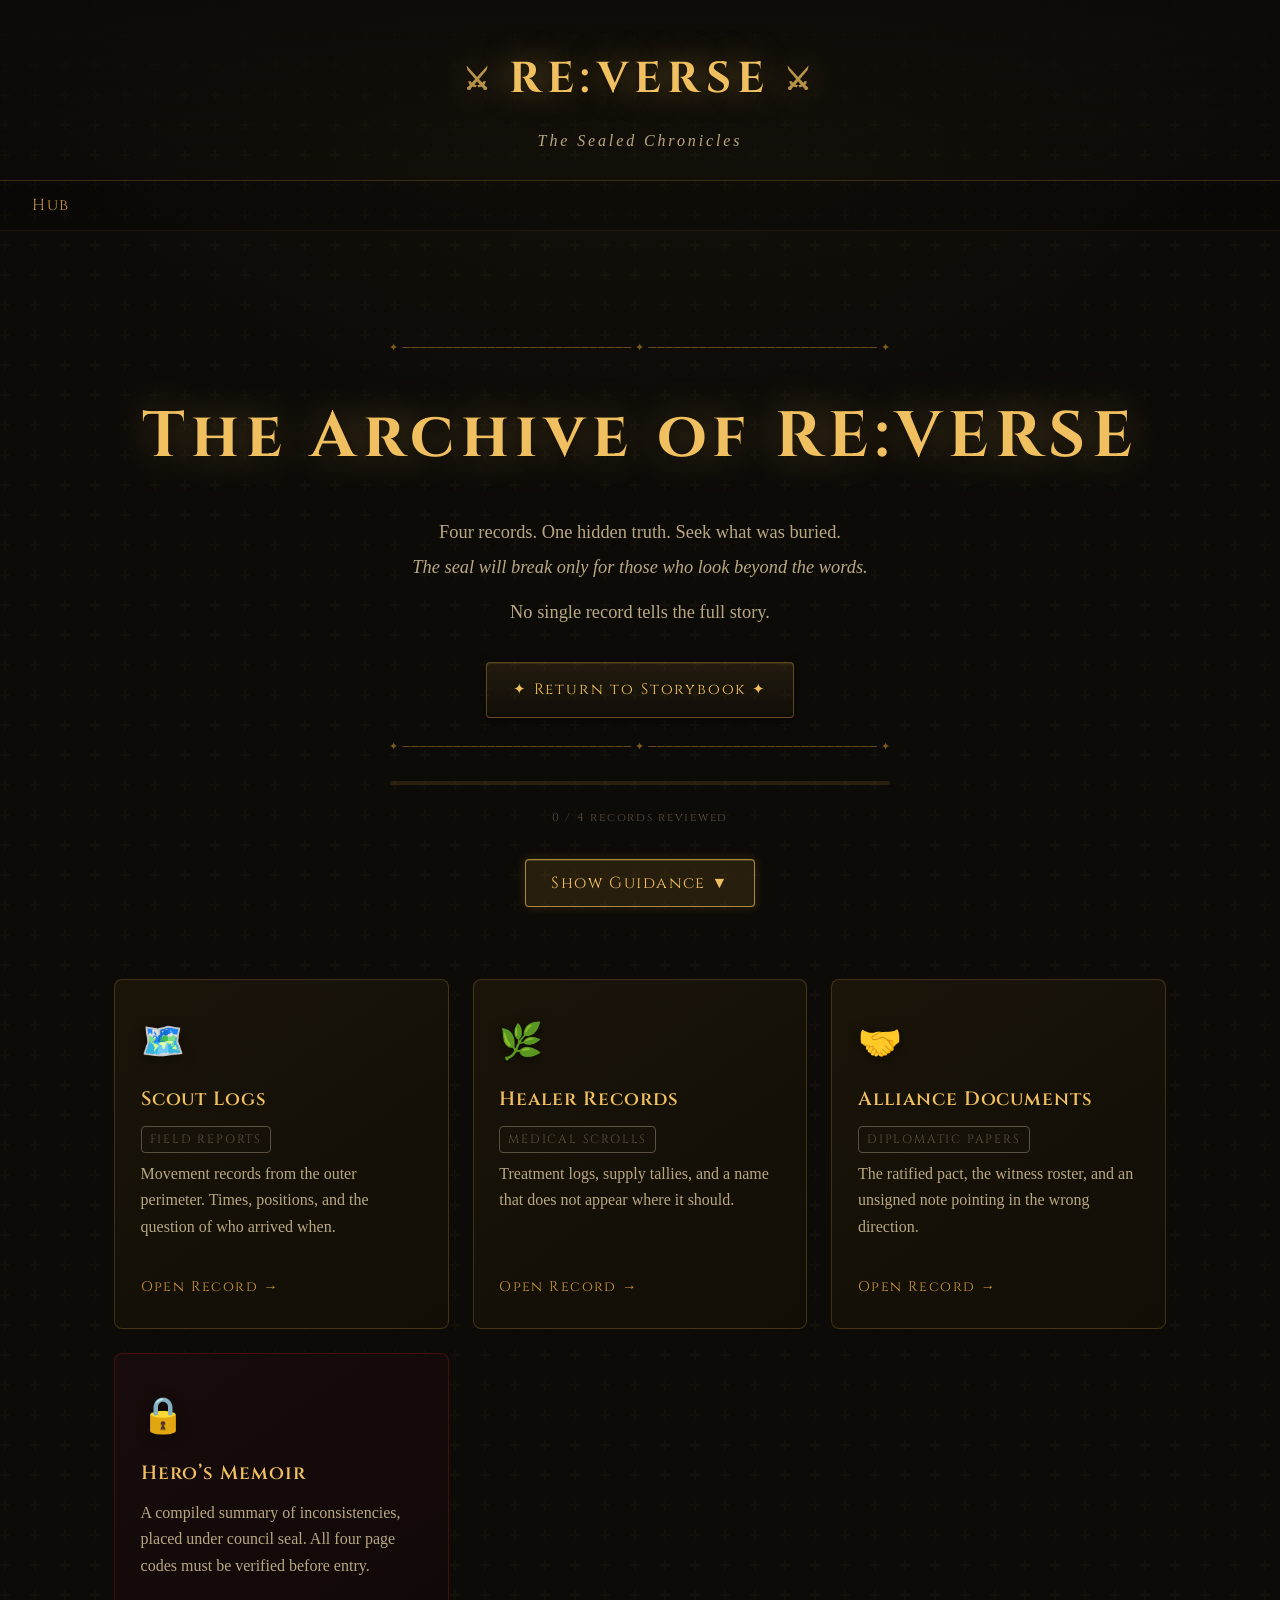
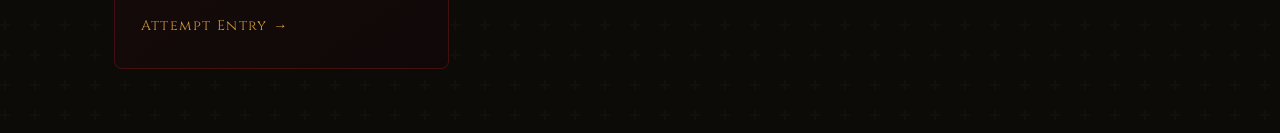
==== chapter5-main/Archive/index.html @ 955dfc96 "Initial project upload" ====
<!DOCTYPE html>
<html lang="en">
<head>
  <meta charset="UTF-8" />
  <meta name="viewport" content="width=device-width, initial-scale=1.0" />
  <meta name="description" content="RE:VERSE" />
  <title>The Archive Hub — RE:VERSE</title>
  <link rel="preconnect" href="https://fonts.googleapis.com" />
  <link rel="preconnect" href="https://fonts.gstatic.com" crossorigin />
  <link href="https://fonts.googleapis.com/css2?family=Cinzel:wght@400;600;700&family=IM+Fell+English:ital@0;1&family=Uncial+Antiqua&display=swap" rel="stylesheet" />
  <link rel="stylesheet" href="style.css" />
</head>
<body>

  <!-- Ambient particles -->
  <div class="particles" aria-hidden="true">
    <span></span><span></span><span></span><span></span><span></span>
    <span></span><span></span><span></span><span></span><span></span>
  </div>

  <!-- Top banner -->
  <header class="site-header">
    <div class="header-inner">
      <a href="index.html" class="site-logo" aria-label="Return to the Archive Hub">
        <span class="logo-rune">⚔</span>
        <span class="logo-text">RE:VERSE</span>
        <span class="logo-rune">⚔</span>
      </a>
      <p class="header-tagline">The Sealed Chronicles</p>
    </div>
  </header>

  <!-- Breadcrumb nav -->
  <nav class="breadcrumb" aria-label="Archive Navigation">
    <a href="index.html" id="nav-hub">Hub</a>
  </nav>

  <!-- Page content -->
  <main class="main-content">

    <section class="hub-hero">
      <div class="scroll-ornament top" aria-hidden="true">
        ✦ ─────────────────────────── ✦ ─────────────────────────── ✦
      </div>
      <h1 class="hub-title">The Archive of RE:VERSE</h1>
      <p class="hub-subtitle">
        Four records. One hidden truth. Seek what was buried.<br />
        <em>The seal will break only for those who look beyond the words.</em>
      </p>
      <p class="hub-subtitle" style="margin-top:0.6rem;">
        No single record tells the full story.
      </p>
      <div style="margin-top: 2rem; margin-bottom: 0.5rem;">
        <a href="../Storybook/storybook.html" class="btn-action-primary">✦ Return to Storybook ✦</a>
      </div>
      <div class="scroll-ornament bottom" aria-hidden="true">
        ✦ ─────────────────────────── ✦ ─────────────────────────── ✦
      </div>

      <!-- Progress bar -->
      <div class="hub-progress">
        <div class="progress-track"><div id="progress-fill"></div></div>
        <span id="progress-label">0 / 5 records reviewed</span>
      </div>

      <!-- Hint toggle -->
      <div class="hint-bar">
        <button id="hint-toggle-btn" aria-expanded="false">Show Guidance ▼</button>
        <div id="hint-panel" role="region" aria-label="Archive guidance">
          <strong>How to investigate:</strong>
          <ul>
            <li>Read all four open archive records carefully.</li>
            <li>Look for anything that doesn't quite line up — times, locations, names.</li>
            <li>Each open record has its own code box at the bottom. Hero’s Memoir opens only after all four codes are entered correctly on their respective pages.</li>
            <li>Cross-reference entries across multiple pages before drawing conclusions.</li>
            <li>No single record is sufficient on its own.</li>
          </ul>
        </div>
      </div>
    </section>

    <section class="hub-grid" aria-label="Archive Documents">

      <a href="ScoutLogs/scout-logs.html" class="archive-card" id="card-scout">
        <div class="card-icon" aria-hidden="true">🗺️</div>
        <div class="card-label">Scout Logs</div>
        <div class="card-tag">Field Reports</div>
        <p class="card-desc">Movement records from the outer perimeter. Times, positions, and the question of who arrived when.</p>
        <span class="card-cta">Open Record →</span>
      </a>

      <a href="HealerRecords/healer-records.html" class="archive-card" id="card-healer">
        <div class="card-icon" aria-hidden="true">🌿</div>
        <div class="card-label">Healer Records</div>
        <div class="card-tag">Medical Scrolls</div>
        <p class="card-desc">Treatment logs, supply tallies, and a name that does not appear where it should.</p>
        <span class="card-cta">Open Record →</span>
      </a>

      <a href="AllianceDocs/alliance-docs.html" class="archive-card" id="card-alliance">
        <div class="card-icon" aria-hidden="true">🤝</div>
        <div class="card-label">Alliance Documents</div>
        <div class="card-tag">Diplomatic Papers</div>
        <p class="card-desc">The ratified pact, the witness roster, and an unsigned note pointing in the wrong direction.</p>
        <span class="card-cta">Open Record →</span>
      </a>

     
      <a href="HerosMemoir/HerosMemoir.html" class="archive-card locked-card" id="card-hidden">
        <div class="card-icon" aria-hidden="true">🔒</div>
        <div class="card-label">Hero’s Memoir</div>
        <p class="card-desc">A compiled summary of inconsistencies, placed under council seal. All four page codes must be verified before entry.</p>
        <span class="card-cta">Attempt Entry →</span>
      </a>

    </section>

  </main>

  <script src="script.js"></script>
</body>
</html>
---- chapter5-main/Archive/style.css ----
/* RE:VERSE — root style entry-point
   All static HTML pages reference this file directly.
   The full stylesheet lives in static/style.css — imported below.
   If running as a static site (file:// or any web server), both paths resolve correctly. */

/* ─────────────────────────────────────────────
   RE:VERSE — Medieval Archive Stylesheet
   ───────────────────────────────────────────── */

/* ── Google Fonts ── */
@import url('https://fonts.googleapis.com/css2?family=Cinzel:wght@400;600;700&family=IM+Fell+English:ital@0;1&family=Uncial+Antiqua&display=swap');

/* ── Custom properties ── */
:root {
  --bg-deep:       #0d0b08;
  --bg-card:       #16120c;
  --bg-scroll:     #1c1710;
  --parchment:     #e8d9b5;
  --parchment-dim: #b8a882;
  --ink-dark:      #2a1f0f;
  --gold:          #c9963b;
  --gold-bright:   #f0c060;
  --gold-dim:      #7a5c1e;
  --crimson:       #8b1a1a;
  --crimson-light: #c0392b;
  --amber:         #d4813a;
  --smoke:         #5a5040;
  --sealed-red:    #c0392b;
  --clue-amber:    #b8820a;

  --font-title:  'Cinzel', 'Times New Roman', serif;
  --font-body:   'IM Fell English', Georgia, serif;
  --font-rune:   'Uncial Antiqua', serif;

  --radius-sm:   4px;
  --radius-md:   8px;
  --radius-lg:   16px;

  --transition:  0.3s ease;
  --glow-gold:   0 0 18px rgba(201, 150, 59, 0.45);
  --glow-red:    0 0 18px rgba(192, 57, 43, 0.55);
}

/* ── Reset & Base ── */
*, *::before, *::after { box-sizing: border-box; margin: 0; padding: 0; }
html { scroll-behavior: smooth; }

body {
  min-height: 100vh;
  background-color: var(--bg-deep);
  background-image:
    radial-gradient(ellipse 80% 50% at 50% -10%, rgba(201,150,59,0.08) 0%, transparent 70%),
    url("data:image/svg+xml,%3Csvg width='60' height='60' viewBox='0 0 60 60' xmlns='http://www.w3.org/2000/svg'%3E%3Cg fill='none' fill-rule='evenodd'%3E%3Cg fill='%23c9963b' fill-opacity='0.03'%3E%3Cpath d='M36 34v-4h-2v4h-4v2h4v4h2v-4h4v-2h-4zm0-30V0h-2v4h-4v2h4v4h2V6h4V4h-4zM6 34v-4H4v4H0v2h4v4h2v-4h4v-2H6zM6 4V0H4v4H0v2h4v4h2V6h4V4H6z'/%3E%3C/g%3E%3C/g%3E%3C/svg%3E");
  color: var(--parchment);
  font-family: var(--font-body);
  font-size: clamp(20px, 0.35vw + 18px, 24px);
  line-height: 1.85;
  position: relative;
  overflow-x: hidden;
  opacity: 0;
  transition: opacity 0.4s ease;
}
body.page-ready  { opacity: 1; }
body.page-leaving { opacity: 0; transition: opacity 0.25s ease; }

/* ── Global Heading Scale ── */
h1 { font-size: clamp(2.2rem, 2.1vw, 2.7rem); letter-spacing: 0.08em; }
h2 { font-size: clamp(1.6rem, 1.5vw, 2rem); letter-spacing: 0.06em; }
h3 { font-size: clamp(1.35rem, 1.15vw, 1.7rem); letter-spacing: 0.04em; }

/* ── Paragraph spacing ── */
p { margin-bottom: 16px; }
p:last-child { margin-bottom: 0; }

/* ── Ambient floating particles ── */
.particles { position: fixed; inset: 0; pointer-events: none; z-index: 0; overflow: hidden; }
.particles span {
  position: absolute; display: block;
  width: 3px; height: 3px;
  background: var(--gold);
  border-radius: 50%; opacity: 0;
  animation: floatParticle linear infinite;
}
.particles span:nth-child(1)  { left: 10%; animation-duration: 18s; animation-delay: 0s;  width:2px; height:2px; }
.particles span:nth-child(2)  { left: 25%; animation-duration: 22s; animation-delay: 3s; }
.particles span:nth-child(3)  { left: 40%; animation-duration: 15s; animation-delay: 1s;  width:4px; height:4px; background:var(--amber); }
.particles span:nth-child(4)  { left: 55%; animation-duration: 20s; animation-delay: 6s; }
.particles span:nth-child(5)  { left: 70%; animation-duration: 17s; animation-delay: 2s;  width:2px; height:2px; background:var(--crimson); }
.particles span:nth-child(6)  { left: 80%; animation-duration: 24s; animation-delay: 4s; }
.particles span:nth-child(7)  { left: 15%; animation-duration: 19s; animation-delay: 8s;  width:5px; height:5px; background:var(--gold-bright); }
.particles span:nth-child(8)  { left: 60%; animation-duration: 14s; animation-delay: 5s;  width:2px; height:2px; }
.particles span:nth-child(9)  { left: 88%; animation-duration: 21s; animation-delay: 7s; }
.particles span:nth-child(10) { left: 35%; animation-duration: 16s; animation-delay: 9s;  width:3px; height:3px; background:var(--amber); }

@keyframes floatParticle {
  0%   { transform: translateY(100vh) scale(0); opacity: 0; }
  10%  { opacity: 0.6; }
  90%  { opacity: 0.3; }
  100% { transform: translateY(-10vh) scale(1.5); opacity: 0; }
}

/* ── Site Header ── */
.site-header {
  position: relative; z-index: 10; text-align: center;
  padding: 2.5rem 1rem 1.5rem;
  border-bottom: 1px solid rgba(201,150,59,0.25);
  background: linear-gradient(180deg, rgba(13,11,8,0.9) 0%, transparent 100%);
}
.site-logo {
  display: inline-flex; align-items: center; gap: 0.8rem;
  text-decoration: none; color: var(--gold-bright);
  font-family: var(--font-title); font-size: 2.7rem; font-weight: 700;
  letter-spacing: 0.15em;
  text-shadow: 0 0 30px rgba(240,192,96,0.5), 0 2px 8px rgba(0,0,0,0.8);
  transition: text-shadow var(--transition), color var(--transition);
}
.site-logo:hover { color:#fff; text-shadow: var(--glow-gold), 0 2px 12px rgba(0,0,0,0.9); }
.logo-rune { font-family:var(--font-rune); font-size:1.9rem; opacity:0.75; animation:runeFlicker 4s ease-in-out infinite alternate; }
@keyframes runeFlicker { 0%,100%{opacity:0.6;transform:scale(1);} 50%{opacity:1;transform:scale(1.05);} }
.header-tagline { font-family:var(--font-body); font-style:italic; color:var(--parchment-dim); font-size:1rem; letter-spacing:0.18em; margin-top:0.4rem; }

/* ── Breadcrumb ── */
.breadcrumb {
  position: relative; z-index: 10; padding: 0.6rem 2rem;
  font-family: var(--font-title); font-size: 1rem; letter-spacing: 0.1em;
  color: var(--parchment-dim); border-bottom: 1px solid rgba(201,150,59,0.1);
  background: rgba(0,0,0,0.2);
}
.breadcrumb a { color: var(--gold); text-decoration: none; transition: color var(--transition); }
.breadcrumb a:hover { color: var(--gold-bright); }
.breadcrumb span { color: var(--parchment); }

/* ── Main Content ── */
.main-content { position: relative; z-index: 5; max-width: 1100px; margin: 0 auto; padding: 2.5rem 1.5rem 4rem; }
.container { max-width: 900px; margin: 0 auto; padding: 30px; }

/* ── Hub Hero ── */
.hub-hero { text-align: center; padding: 3rem 1rem 2rem; }
.hub-title {
  font-family: var(--font-title); font-size: clamp(2.4rem, 5.5vw, 4rem); font-weight: 700;
  color: var(--gold-bright); letter-spacing: 0.1em;
  text-shadow: 0 0 40px rgba(240,192,96,0.4), 0 4px 16px rgba(0,0,0,0.8);
  animation: titleGlow 3s ease-in-out infinite alternate;
}
@keyframes titleGlow {
  from { text-shadow: 0 0 20px rgba(240,192,96,0.3), 0 4px 16px rgba(0,0,0,0.8); }
  to   { text-shadow: 0 0 50px rgba(240,192,96,0.6), 0 4px 16px rgba(0,0,0,0.8); }
}
.hub-subtitle { margin: 1.2rem auto 0; max-width: 600px; color: var(--parchment-dim); font-family: var(--font-body); font-size: 1.15rem; line-height: 1.9; }

.scroll-ornament { font-family:var(--font-title); color:var(--gold-dim); font-size:0.7rem; letter-spacing:0.05em; margin:1.2rem 0; overflow:hidden; text-overflow:ellipsis; white-space:nowrap; }

/* ── Hub image row ── */
.hub-image-row { display: grid; grid-template-columns: 1fr 1fr; gap: 1.5rem; margin: 1.5rem 0 0; }
.hub-image-row .image-placeholder { margin: 0; }

/* ── Hub Grid ── */
.hub-grid { display: grid; grid-template-columns: repeat(auto-fill, minmax(290px, 1fr)); gap: 1.5rem; margin-top: 2.5rem; }

.archive-card {
  display: flex; flex-direction: column; gap: 0.5rem;
  padding: 1.8rem 1.6rem;
  background: linear-gradient(145deg, #1a1409, #120e06);
  border: 1px solid rgba(201,150,59,0.25); border-radius: var(--radius-md);
  text-decoration: none; color: var(--parchment);
  position: relative; overflow: hidden;
  transition: transform var(--transition), border-color var(--transition), box-shadow var(--transition);
}
.archive-card::before {
  content:''; position:absolute; inset:0;
  background: radial-gradient(ellipse at top left, rgba(201,150,59,0.06), transparent 60%);
  pointer-events:none; transition:opacity var(--transition); opacity:0;
}
.archive-card:hover { transform:translateY(-4px) scale(1.01); border-color:var(--gold); box-shadow: var(--glow-gold), 0 8px 32px rgba(0,0,0,0.7); }
.archive-card:hover::before { opacity:1; }
.card-icon { font-size:2.2rem; filter:drop-shadow(0 2px 6px rgba(0,0,0,0.5)); transition:transform var(--transition); }
.archive-card:hover .card-icon { transform:scale(1.15) rotate(-3deg); }
.card-label { font-family:var(--font-title); font-size:1.2rem; font-weight:600; color:var(--gold-bright); letter-spacing:0.05em; }
.card-tag { font-family:var(--font-title); font-size:0.75rem; letter-spacing:0.15em; color:var(--smoke); text-transform:uppercase; border:1px solid var(--smoke); display:inline-block; padding:0.1rem 0.5rem; border-radius:var(--radius-sm); width:fit-content; }
.card-tag.sealed { color:var(--sealed-red); border-color:var(--sealed-red); animation:pulseSeal 2s ease-in-out infinite; }
@keyframes pulseSeal { 0%,100%{opacity:1;} 50%{opacity:0.5;} }
.card-desc { font-size:1rem; color:var(--parchment-dim); line-height:1.65; flex:1; }
.card-cta { margin-top:0.6rem; font-family:var(--font-title); font-size:0.88rem; color:var(--gold); letter-spacing:0.1em; transition:color var(--transition), letter-spacing var(--transition); }
.archive-card:hover .card-cta { color:var(--gold-bright); letter-spacing:0.2em; }

.locked-card { border-color: rgba(139,26,26,0.4); background: linear-gradient(145deg, #180c0c, #100808); }
.locked-card:hover { border-color:var(--crimson-light); box-shadow: var(--glow-red), 0 8px 32px rgba(0,0,0,0.7); }

/* Visited card indicator */
.archive-card.card-visited::after {
  content:'✓ Reviewed'; position:absolute; top:0.6rem; right:0.8rem;
  font-family:var(--font-title); font-size:0.62rem; letter-spacing:0.12em;
  color:var(--gold-dim); opacity:0.7;
}

.hub-footer-note { text-align:center; margin-top:2.5rem; padding:1.2rem; border-top:1px solid rgba(201,150,59,0.15); color:var(--parchment-dim); font-style:italic; font-size:0.95rem; }
.hub-footer-note a { color:var(--gold); text-decoration:underline dotted; transition:color var(--transition); }
.hub-footer-note a:hover { color:var(--gold-bright); }

/* ── Progress Bar ── */
.hub-progress { margin: 1.5rem auto 0; max-width: 500px; text-align: center; }
.progress-track { height: 4px; background: rgba(201,150,59,0.15); border-radius: 2px; overflow: hidden; margin-bottom: 0.5rem; }
#progress-fill { height:100%; background:linear-gradient(90deg, var(--gold-dim), var(--gold-bright)); border-radius:2px; width:0%; transition:width 0.8s ease; }
#progress-label { font-family:var(--font-title); font-size:0.72rem; letter-spacing:0.15em; color:var(--smoke); }

/* ── Hint Toggle ── */
.hint-bar { text-align: center; margin: 1.5rem 0 0; }
#hint-toggle-btn { background:rgba(201,150,59,0.14); border:1px solid rgba(240,192,96,0.65); border-radius:var(--radius-sm); color:var(--gold-bright); font-family:var(--font-title); font-size:1rem; letter-spacing:0.1em; padding:0.75rem 1.55rem; cursor:pointer; transition:all var(--transition); box-shadow:0 0 12px rgba(201,150,59,0.2), inset 0 1px 0 rgba(240,192,96,0.2); }
#hint-toggle-btn:hover { color:#fff; border-color:var(--gold-bright); box-shadow:var(--glow-gold); }
#hint-panel { display:none; max-width:700px; margin:1rem auto 0; padding:1.35rem 1.8rem; background:rgba(201,150,59,0.1); border:1px solid rgba(240,192,96,0.45); border-radius:var(--radius-md); font-style:italic; color:var(--parchment); font-size:1.03rem; line-height:1.85; text-align:left; }
#hint-panel.hint-visible { display:block; animation:pageReveal 0.4s ease; }
#hint-panel ul { list-style:disc; padding-left:1.4rem; margin-top:0.6rem; }
#hint-panel li { margin-bottom:0.4rem; color:var(--parchment); }

/* ── Scroll Pages ── */
.scroll-page {
  max-width: 900px; margin: 0 auto;
  background: linear-gradient(180deg, #1a1508 0%, #110e07 100%);
  border: 1px solid rgba(201,150,59,0.2); border-radius: var(--radius-lg);
  box-shadow: 0 0 60px rgba(0,0,0,0.6), inset 0 1px 0 rgba(201,150,59,0.15);
  overflow: hidden; animation: pageReveal 0.6s ease-out;
}
@keyframes pageReveal { from{opacity:0;transform:translateY(16px);} to{opacity:1;transform:translateY(0);} }

.scroll-header { text-align:center; padding:2.5rem 2rem 1.5rem; border-bottom:1px solid rgba(201,150,59,0.2); background:linear-gradient(180deg, rgba(201,150,59,0.05) 0%, transparent 100%); }
.scroll-icon { font-size:2.8rem; display:block; margin-bottom:0.6rem; filter:drop-shadow(0 4px 10px rgba(0,0,0,0.5)); }
.scroll-icon.pulse-red { animation:redPulse 2s ease-in-out infinite alternate; }
@keyframes redPulse { from{filter:drop-shadow(0 0 8px rgba(192,57,43,0.4));} to{filter:drop-shadow(0 0 24px rgba(192,57,43,0.8));} }
.scroll-header h1 { font-family:var(--font-title); font-size:clamp(1.9rem, 4.5vw, 2.8rem); font-weight:700; color:var(--gold-bright); letter-spacing:0.08em; text-shadow:0 2px 12px rgba(0,0,0,0.6); }
.scroll-meta { font-family:var(--font-title); font-size: 1.3rem; color:var(--smoke); letter-spacing:0.2em; margin-top:0.2rem; }

.scroll-body { padding:2.5rem 3rem; display:flex; flex-direction:column; gap:2.2rem; }

/* ── Entries ── */
.entry { border-left:2px solid rgba(201,150,59,0.3); padding-left:1.4rem; position:relative; }
.entry::before { content:''; position:absolute; left:-5px; top:0.4rem; width:8px; height:8px; border-radius:50%; background:var(--gold-dim); border:2px solid var(--bg-scroll); }
.entry-date { font-family:var(--font-title); font-size:1.15rem; color:var(--gold); letter-spacing:0.1em; margin-bottom:0.8rem; }
.entry p { color:var(--parchment-dim); line-height:1.9; font-size:1em; }
.entry strong { color:var(--parchment); }

/* Clue entry */
.clue-entry { border-left-color:var(--amber); background:rgba(201,150,59,0.04); border-radius:0 var(--radius-sm) var(--radius-sm) 0; padding:1rem 1.4rem; }
.clue-entry::before { background:var(--amber); }
.clue-entry .entry-date { color:var(--amber); }

.clue-highlight { color:var(--gold-bright); font-style:italic; border-bottom:1px dotted var(--gold-dim); }

/* Quotes */
.scroll-quote { margin:1rem 0; padding:1rem 1.5rem; border-left:3px solid var(--gold-dim); font-style:italic; color:var(--parchment); background:rgba(201,150,59,0.04); border-radius:0 var(--radius-sm) var(--radius-sm) 0; line-height:1.9; }

/* Lists */
.scroll-list { list-style:none; display:flex; flex-direction:column; gap:0.5rem; padding:0.5rem 0; }
.scroll-list li { color:var(--parchment-dim); padding-left:0.5rem; }

/* Tables */
.scroll-table { width:100%; border-collapse:collapse; margin:0.8rem 0; font-size:0.92rem; }
.scroll-table th { font-family:var(--font-title); font-size:0.85rem; letter-spacing:0.12em; color:var(--gold); border-bottom:1px solid var(--gold-dim); padding:0.6rem 0.8rem; text-align:left; background:rgba(201,150,59,0.06); }
.scroll-table td { padding:0.55rem 0.8rem; border-bottom:1px solid rgba(201,150,59,0.08); color:var(--parchment-dim); font-size:1rem; }
.scroll-table tr:last-child td { border-bottom:none; }
.scroll-table tr:hover td { background:rgba(201,150,59,0.04); }

/* ── Scroll Nav ── */
.scroll-nav { display:flex; justify-content:space-between; align-items:center; gap:1rem; padding:1.5rem 2.5rem 2rem; border-top:1px solid rgba(201,150,59,0.15); flex-wrap:wrap; }
.btn-nav { font-family:var(--font-title); font-size:0.92rem; letter-spacing:0.1em; color:var(--gold); text-decoration:none; padding:0.6rem 1.2rem; border:1px solid rgba(201,150,59,0.35); border-radius:var(--radius-sm); background:transparent; transition:all var(--transition); position:relative; overflow:hidden; }
.btn-nav::after { content:''; position:absolute; inset:0; background:rgba(201,150,59,0.08); opacity:0; transition:opacity var(--transition); }
.btn-nav:hover { color:var(--gold-bright); border-color:var(--gold); box-shadow:var(--glow-gold); }
.btn-nav:hover::after { opacity:1; }
.btn-next { border-color:rgba(201,150,59,0.5); }
.btn-locked { border-color:rgba(139,26,26,0.5); color:var(--crimson-light); }
.btn-locked:hover { border-color:var(--crimson-light); box-shadow:var(--glow-red); color:#e07070; }
.btn-final { border-color:var(--gold); background:rgba(201,150,59,0.12); color:var(--gold-bright); font-size:0.9rem; padding:0.8rem 1.6rem; }
.btn-restart { margin:0 auto; color:var(--parchment-dim); border-color:rgba(201,150,59,0.2); }

/* ── Primary Action Buttons ── */
.btn-action-primary {
  font-family: var(--font-title);
  font-size: 0.95rem;
  letter-spacing: 0.12em;
  color: var(--gold-bright);
  background: linear-gradient(180deg, rgba(201,150,59,0.12) 0%, rgba(201,150,59,0.02) 100%);
  border: 1px solid rgba(201,150,59,0.4);
  border-radius: var(--radius-sm);
  padding: 0.8rem 1.6rem;
  cursor: pointer;
  text-decoration: none;
  display: inline-block;
  transition: all var(--transition);
  box-shadow: 0 4px 12px rgba(0,0,0,0.5), inset 0 1px 0 rgba(240,192,96,0.1);
}
.btn-action-primary:hover, .btn-action-primary[aria-expanded="true"] {
  color: #fff;
  border-color: var(--gold-bright);
  background: linear-gradient(180deg, rgba(201,150,59,0.22) 0%, rgba(201,150,59,0.05) 100%);
  box-shadow: var(--glow-gold), 0 6px 16px rgba(0,0,0,0.6);
  transform: translateY(-2px);
}

/* ── Record Code Panels ── */
.record-code-panel {
  margin-top: 2rem;
  padding: 1.4rem 1.4rem 1.2rem;
  border: 1px solid rgba(201,150,59,0.18);
  border-radius: var(--radius-md);
  background: rgba(201,150,59,0.03);
}
.record-code-panel.verified {
  border-color: rgba(61,164,77,0.35);
  background: rgba(61,164,77,0.05);
}
.record-code-title {
  font-family: var(--font-title);
  font-size: 1.05rem;
  letter-spacing: 0.08em;
  color: var(--gold-bright);
  margin-bottom: 0.45rem;
}
.record-code-note {
  color: var(--parchment);
  font-size: 1.3rem;
  line-height: 1.8;
  margin-bottom: 1rem;
}
.record-code-form {
  display: flex;
  flex-direction: column;
  gap: 0.8rem;
}
.record-code-row {
  display: flex;
  gap: 0.7rem;
  align-items: stretch;
  flex-wrap: wrap;
}
.record-code-label {
  font-family: var(--font-title);
  font-size: 0.82rem;
  letter-spacing: 0.14em;
  text-transform: uppercase;
  color: var(--parchment-dim);
}
.record-code-input {
  flex: 1 1 220px;
  min-width: 0;
  background: rgba(0,0,0,0.5);
  border: 1px solid rgba(201,150,59,0.35);
  border-radius: var(--radius-sm);
  color: var(--parchment);
  padding: 0.75rem 0.95rem;
  font-family: var(--font-body);
  font-size: 1rem;
  outline: none;
  transition: border-color var(--transition), box-shadow var(--transition);
}
.record-code-input:focus {
  border-color: var(--gold);
  box-shadow: var(--glow-gold);
}
.record-code-input:disabled {
  opacity: 0.8;
  cursor: not-allowed;
}
.record-code-form.shake,
.record-code-input.shake {
  animation: shake 0.5s ease;
}
.record-code-submit[disabled] {
  opacity: 0.7;
  cursor: not-allowed;
  transform: none;
}
.record-code-feedback {
  min-height: 1.2em;
  color: var(--crimson-light);
  font-size: 0.98rem;
  font-style: italic;
}
.record-code-panel.verified .record-code-feedback {
  color: #8ad08f;
}

/* ── Image Placeholder ── */
.image-placeholder { border:2px solid #8b6914; background:linear-gradient(135deg, #e8d5a0 0%, #d4bc80 60%, #c9ae6a 100%); padding:24px 20px; margin:28px 0; text-align:center; border-radius:var(--radius-md); box-shadow:0 4px 16px rgba(0,0,0,0.4), inset 0 1px 0 rgba(255,255,255,0.3); position:relative; overflow:hidden; }
.img-title { font-family:var(--font-title); font-weight:700; font-size:15px; color:#3a2808; margin-bottom:8px; letter-spacing:0.06em; }
.img-desc { font-style:italic; font-size:14px; color:#5a3e12; line-height:1.5; margin-bottom:0; }
.img-ai { margin-top:12px; font-size:11px; letter-spacing:0.15em; color:#7a5a1a; opacity:0.75; text-transform:uppercase; font-family:var(--font-title); border-top:1px dashed #8b6914; padding-top:8px; }

/* ── Vault / Locked Page ── */
.locked-page { border-color:rgba(139,26,26,0.3); }
.locked-page .scroll-header { background:linear-gradient(180deg, rgba(139,26,26,0.08) 0%, transparent 100%); }
.locked-page .scroll-header h1 { color:#e07070; }
.vault-gate { padding:2.5rem; text-align:center; transition:opacity 0.6s ease; }
.vault-gate.fade-out { opacity:0; }
.vault-flavour { color:var(--parchment-dim); font-style:italic; margin-bottom:2rem; line-height:1.9; font-size:1rem; }
.vault-summary {
  margin: 1rem auto 0;
  max-width: 680px;
  padding: 1rem 1.2rem;
  border: 1px solid rgba(201,150,59,0.18);
  border-radius: var(--radius-md);
  background: rgba(201,150,59,0.03);
  color: var(--parchment-dim);
}
.vault-summary strong { color: var(--gold-bright); }
.vault-checklist {
  list-style: none;
  display: grid;
  grid-template-columns: repeat(2, minmax(180px, 220px));
  gap: 0.5rem 1rem;
  padding: 0;
  margin: 0.9rem auto 0;
  text-align: center;
  justify-content: center;
  justify-items: center;
}
.vault-checklist li {
  font-family: var(--font-title);
  font-size: 0.78rem;
  letter-spacing: 0.12em;
  text-transform: uppercase;
  color: var(--smoke);
}
.vault-checklist li.verified { color: #8ad08f; }
.vault-checklist li.pending { color: var(--smoke); }
.vault-note { margin-top: 1rem; color: var(--parchment-dim); font-style: italic; font-size: 0.92rem; line-height: 1.8; }
.vault-hint { margin-top:1rem; color:var(--smoke); font-size:0.88rem; font-style:italic; }

@keyframes shake { 0%,100%{transform:translateX(0);} 20%{transform:translateX(-6px);} 40%{transform:translateX(6px);} 60%{transform:translateX(-4px);} 80%{transform:translateX(4px);} }

/* ── Hidden / Reveal ── */
.hidden { display:none !important; }
.reveal-anim { animation:pageReveal 0.8s ease-out; }
.reveal-entry p { font-style:italic; color:var(--parchment); font-size:1.05rem; }

/* ── Final Page ── */
.final-page { border-color:rgba(240,192,96,0.4); box-shadow:0 0 80px rgba(201,150,59,0.2), inset 0 1px 0 rgba(240,192,96,0.3); }
.final-header { background:linear-gradient(180deg, rgba(201,150,59,0.1) 0%, transparent 100%); }
.scroll-icon.final-glow { font-size:3.5rem; color:var(--gold-bright); animation:finalGlow 2s ease-in-out infinite alternate; }
@keyframes finalGlow { from{filter:drop-shadow(0 0 10px rgba(240,192,96,0.5));transform:scale(1);} to{filter:drop-shadow(0 0 30px rgba(240,192,96,0.9));transform:scale(1.08);} }
.final-body .entry { border-left-color:rgba(240,192,96,0.4); }
.final-opening { color:var(--parchment) !important; font-size:1.1rem !important; text-align:center; font-style:italic; }
.final-list { gap:1rem; }
.final-list li { color:var(--parchment-dim); line-height:1.7; }
.final-verdict { background:rgba(201,150,59,0.06); border:1px solid rgba(201,150,59,0.25); border-radius:var(--radius-md); padding:1.5rem 2rem; border-left:3px solid var(--gold); }
.final-verdict::before { display:none; }
.final-quote { font-size:1.05rem; text-align:center; border-left:none; padding:0; background:transparent; }
.final-stamp { text-align:center; margin-top:1.5rem; font-family:var(--font-title); font-size:0.8rem; letter-spacing:0.2em; color:var(--gold-dim); }
.final-answer { color:var(--gold-bright); }
.final-complete { text-align:center; padding:2rem; border-top:1px solid rgba(201,150,59,0.2); }
.complete-badge { display:inline-flex; align-items:center; gap:0.8rem; padding:0.8rem 2rem; background:linear-gradient(135deg, rgba(201,150,59,0.2), rgba(240,192,96,0.1)); border:1px solid var(--gold); border-radius:50px; margin-bottom:1rem; box-shadow:var(--glow-gold); animation:badgePop 0.5s ease-out; }
@keyframes badgePop { from{transform:scale(0.7);opacity:0;} to{transform:scale(1);opacity:1;} }
.badge-icon { font-size:1.8rem; }
.badge-text { font-family:var(--font-title); font-size:1.1rem; color:var(--gold-bright); letter-spacing:0.12em; }
.final-complete > p { color:var(--parchment-dim); font-style:italic; font-size:0.95rem; }

/* ── Site Footer ── */
.site-footer { position:relative; z-index:5; text-align:center; padding:2rem 1rem; border-top:1px solid rgba(201,150,59,0.15); color:var(--smoke); font-size:1.02rem; line-height:2; }

@media (min-width: 1400px) {
  .card-desc { font-size: 1.08rem; }
  .btn-nav { font-size: 1rem; }
  .record-code-input { font-size: 1.08rem; }
}

/* ── Hub image row responsive ── */
@media (max-width: 640px) {
  .scroll-body      { padding:1.2rem 1.4rem; }
  .scroll-nav       { padding:1.2rem 1.4rem 1.6rem; flex-direction:column; }
  .btn-nav          { width:100%; text-align:center; }
  .hub-grid         { grid-template-columns:1fr; }
  .hub-image-row    { grid-template-columns:1fr; }
  .vault-input-row  { flex-direction:column; }
  .btn-vault        { width:100%; }
  .site-logo        { font-size:1.8rem; }
}
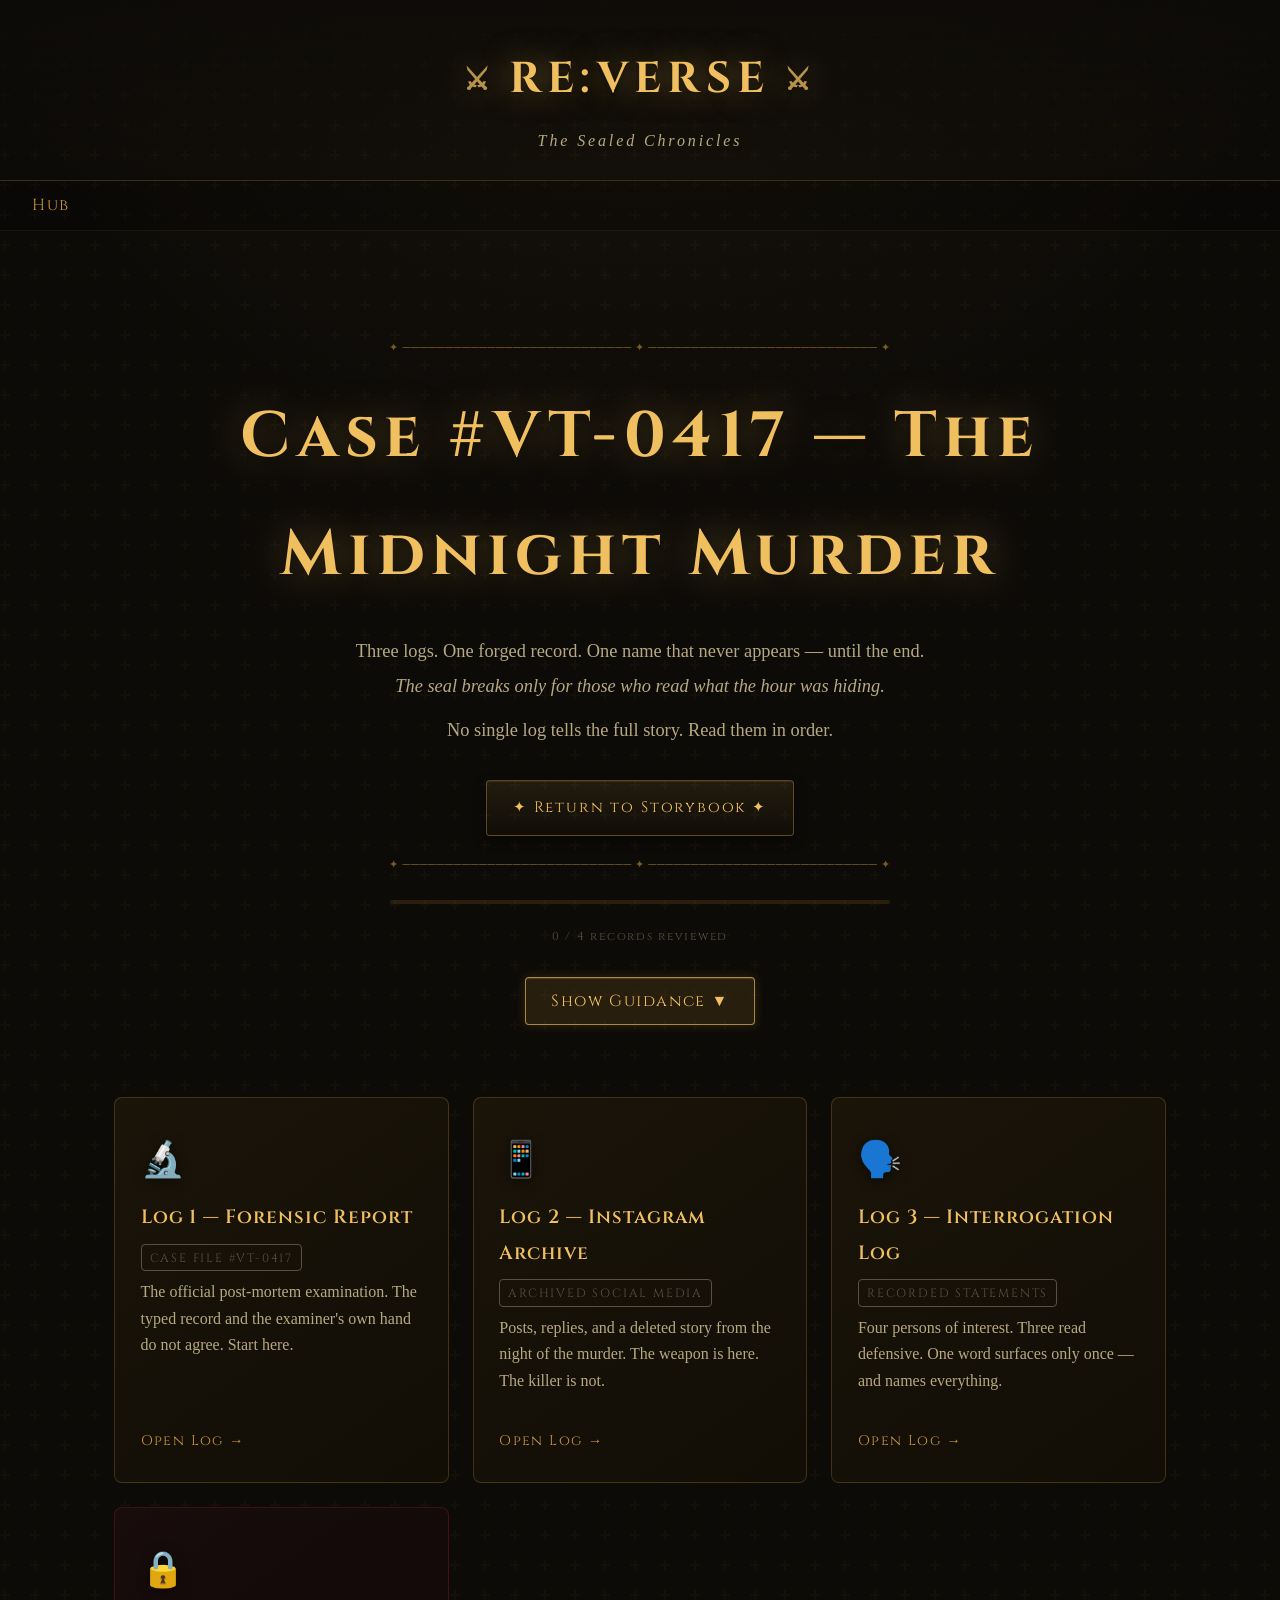
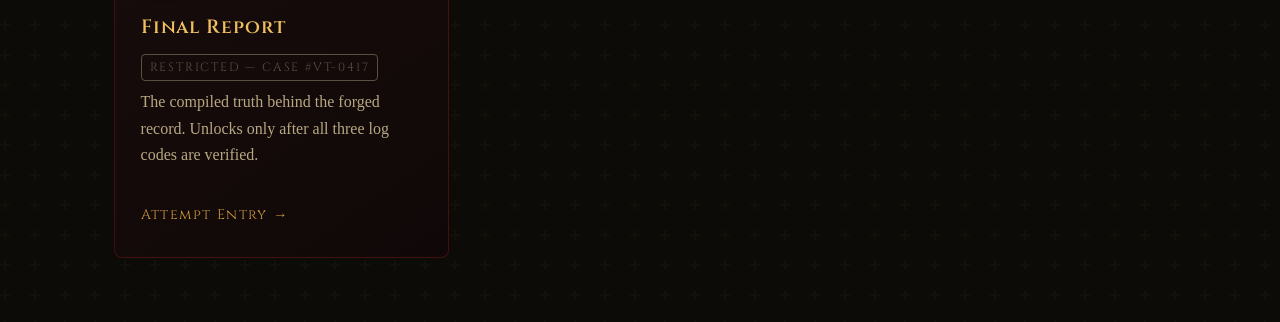
==== commit 82f6526f: "fix record keys and update hub" ====
--- a/chapter5-main/Archive/index.html
+++ b/chapter5-main/Archive/index.html
@@ -3,8 +3,8 @@
 <head>
   <meta charset="UTF-8" />
   <meta name="viewport" content="width=device-width, initial-scale=1.0" />
-  <meta name="description" content="RE:VERSE" />
-  <title>The Archive Hub — RE:VERSE</title>
+  <meta name="description" content="Detective Desk — The Midnight Murder" />
+  <title>The Archive Hub — Detective Desk</title>
   <link rel="preconnect" href="https://fonts.googleapis.com" />
   <link rel="preconnect" href="https://fonts.gstatic.com" crossorigin />
   <link href="https://fonts.googleapis.com/css2?family=Cinzel:wght@400;600;700&family=IM+Fell+English:ital@0;1&family=Uncial+Antiqua&display=swap" rel="stylesheet" />
@@ -12,13 +12,11 @@
 </head>
 <body>
 
-  <!-- Ambient particles -->
   <div class="particles" aria-hidden="true">
     <span></span><span></span><span></span><span></span><span></span>
     <span></span><span></span><span></span><span></span><span></span>
   </div>
 
-  <!-- Top banner -->
   <header class="site-header">
     <div class="header-inner">
       <a href="index.html" class="site-logo" aria-label="Return to the Archive Hub">
@@ -30,25 +28,23 @@
     </div>
   </header>
 
-  <!-- Breadcrumb nav -->
   <nav class="breadcrumb" aria-label="Archive Navigation">
     <a href="index.html" id="nav-hub">Hub</a>
   </nav>
 
-  <!-- Page content -->
   <main class="main-content">
 
     <section class="hub-hero">
       <div class="scroll-ornament top" aria-hidden="true">
         ✦ ─────────────────────────── ✦ ─────────────────────────── ✦
       </div>
-      <h1 class="hub-title">The Archive of RE:VERSE</h1>
+      <h1 class="hub-title">Case #VT-0417 — The Midnight Murder</h1>
       <p class="hub-subtitle">
-        Four records. One hidden truth. Seek what was buried.<br />
-        <em>The seal will break only for those who look beyond the words.</em>
+        Three logs. One forged record. One name that never appears — until the end.<br />
+        <em>The seal breaks only for those who read what the hour was hiding.</em>
       </p>
       <p class="hub-subtitle" style="margin-top:0.6rem;">
-        No single record tells the full story.
+        No single log tells the full story. Read them in order.
       </p>
       <div style="margin-top: 2rem; margin-bottom: 0.5rem;">
         <a href="../Storybook/storybook.html" class="btn-action-primary">✦ Return to Storybook ✦</a>
@@ -60,7 +56,7 @@
       <!-- Progress bar -->
       <div class="hub-progress">
         <div class="progress-track"><div id="progress-fill"></div></div>
-        <span id="progress-label">0 / 5 records reviewed</span>
+        <span id="progress-label">0 / 4 records reviewed</span>
       </div>
 
       <!-- Hint toggle -->
@@ -69,11 +65,11 @@
         <div id="hint-panel" role="region" aria-label="Archive guidance">
           <strong>How to investigate:</strong>
           <ul>
-            <li>Read all four open archive records carefully.</li>
-            <li>Look for anything that doesn't quite line up — times, locations, names.</li>
-            <li>Each open record has its own code box at the bottom. Hero’s Memoir opens only after all four codes are entered correctly on their respective pages.</li>
-            <li>Cross-reference entries across multiple pages before drawing conclusions.</li>
-            <li>No single record is sufficient on its own.</li>
+            <li>Read all three logs carefully — in order. Log 1 changes how you read everything after it.</li>
+            <li>Look for anything that doesn't line up — times, alibis, objects, and what people say unprompted.</li>
+            <li>Each log has a code box at the bottom. The Final Report unlocks only after all three codes are verified.</li>
+            <li>Cross-reference entries across logs before drawing conclusions.</li>
+            <li>No single log is sufficient on its own.</li>
           </ul>
         </div>
       </div>
@@ -82,34 +78,34 @@
     <section class="hub-grid" aria-label="Archive Documents">
 
       <a href="ScoutLogs/scout-logs.html" class="archive-card" id="card-scout">
-        <div class="card-icon" aria-hidden="true">🗺️</div>
-        <div class="card-label">Scout Logs</div>
-        <div class="card-tag">Field Reports</div>
-        <p class="card-desc">Movement records from the outer perimeter. Times, positions, and the question of who arrived when.</p>
-        <span class="card-cta">Open Record →</span>
+        <div class="card-icon" aria-hidden="true">🔬</div>
+        <div class="card-label">Log 1 — Forensic Report</div>
+        <div class="card-tag">Case File #VT-0417</div>
+        <p class="card-desc">The official post-mortem examination. The typed record and the examiner's own hand do not agree. Start here.</p>
+        <span class="card-cta">Open Log →</span>
       </a>
 
       <a href="HealerRecords/healer-records.html" class="archive-card" id="card-healer">
-        <div class="card-icon" aria-hidden="true">🌿</div>
-        <div class="card-label">Healer Records</div>
-        <div class="card-tag">Medical Scrolls</div>
-        <p class="card-desc">Treatment logs, supply tallies, and a name that does not appear where it should.</p>
-        <span class="card-cta">Open Record →</span>
+        <div class="card-icon" aria-hidden="true">📱</div>
+        <div class="card-label">Log 2 — Instagram Archive</div>
+        <div class="card-tag">Archived Social Media</div>
+        <p class="card-desc">Posts, replies, and a deleted story from the night of the murder. The weapon is here. The killer is not.</p>
+        <span class="card-cta">Open Log →</span>
       </a>
 
       <a href="AllianceDocs/alliance-docs.html" class="archive-card" id="card-alliance">
-        <div class="card-icon" aria-hidden="true">🤝</div>
-        <div class="card-label">Alliance Documents</div>
-        <div class="card-tag">Diplomatic Papers</div>
-        <p class="card-desc">The ratified pact, the witness roster, and an unsigned note pointing in the wrong direction.</p>
-        <span class="card-cta">Open Record →</span>
+        <div class="card-icon" aria-hidden="true">🗣️</div>
+        <div class="card-label">Log 3 — Interrogation Log</div>
+        <div class="card-tag">Recorded Statements</div>
+        <p class="card-desc">Four persons of interest. Three read defensive. One word surfaces only once — and names everything.</p>
+        <span class="card-cta">Open Log →</span>
       </a>
 
-     
       <a href="HerosMemoir/HerosMemoir.html" class="archive-card locked-card" id="card-hidden">
         <div class="card-icon" aria-hidden="true">🔒</div>
-        <div class="card-label">Hero’s Memoir</div>
-        <p class="card-desc">A compiled summary of inconsistencies, placed under council seal. All four page codes must be verified before entry.</p>
+        <div class="card-label">Final Report</div>
+        <div class="card-tag">Restricted — Case #VT-0417</div>
+        <p class="card-desc">The compiled truth behind the forged record. Unlocks only after all three log codes are verified.</p>
         <span class="card-cta">Attempt Entry →</span>
       </a>
 
@@ -119,4 +115,4 @@
 
   <script src="script.js"></script>
 </body>
-</html>
+</html>
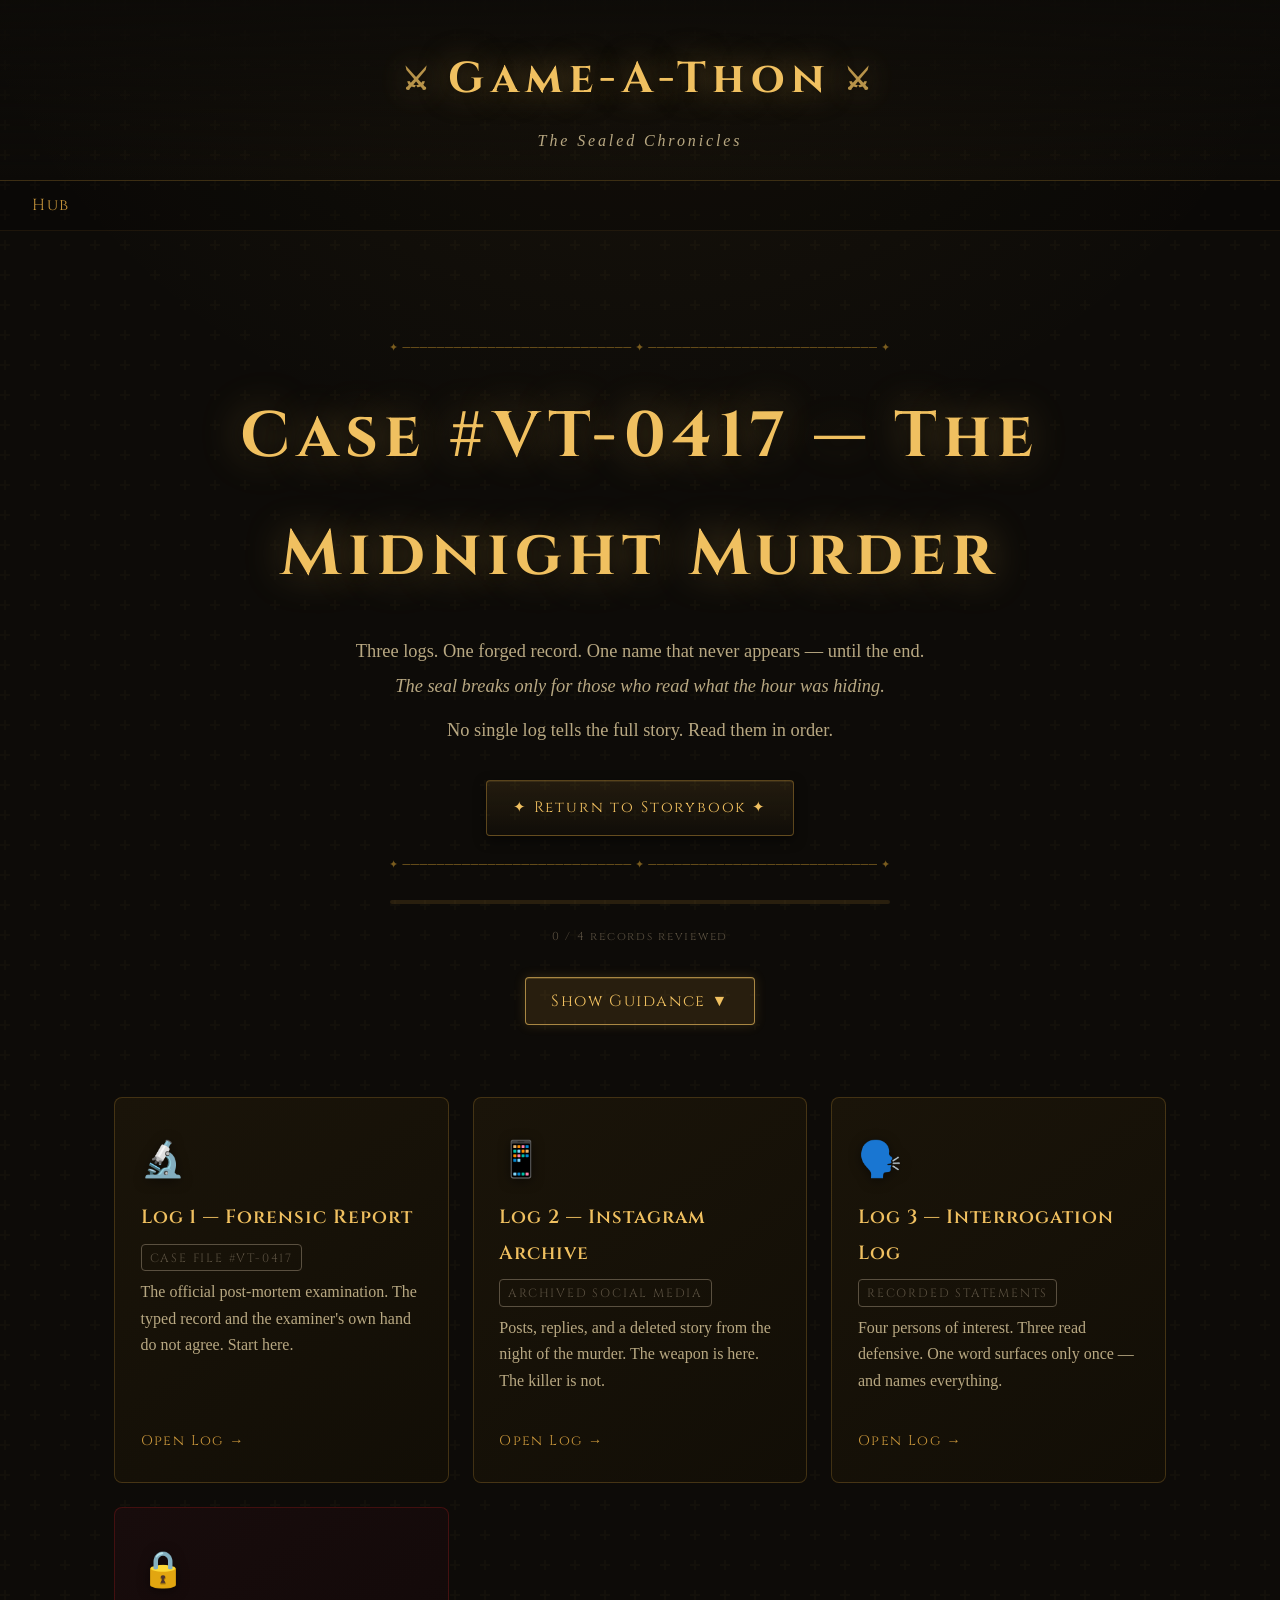
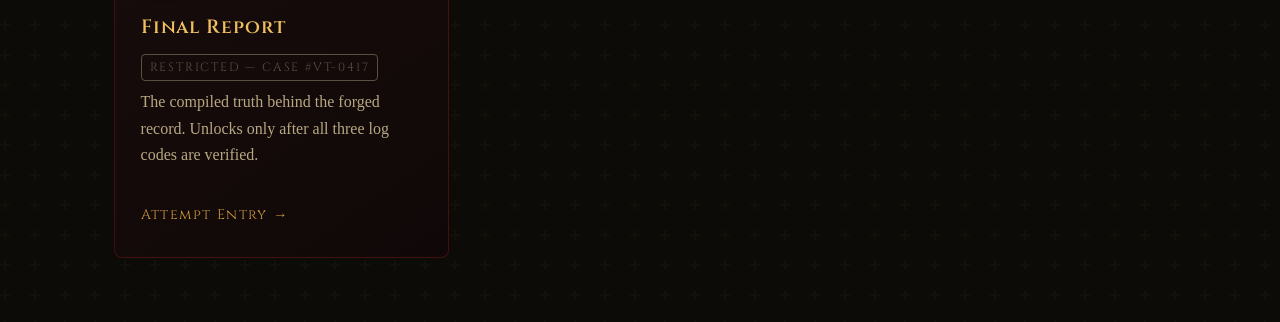
==== commit d4e618c9: "Update visible HTML labels: RE:VERSE->Game-A-Thon, log nav names Co-Authored-By: Devin AI <158243242" ====
--- a/chapter5-main/Archive/index.html
+++ b/chapter5-main/Archive/index.html
@@ -21,7 +21,7 @@
     <div class="header-inner">
       <a href="index.html" class="site-logo" aria-label="Return to the Archive Hub">
         <span class="logo-rune">⚔</span>
-        <span class="logo-text">RE:VERSE</span>
+        <span class="logo-text">Game-A-Thon</span>
         <span class="logo-rune">⚔</span>
       </a>
       <p class="header-tagline">The Sealed Chronicles</p>
--- a/chapter5-main/Archive/style.css
+++ b/chapter5-main/Archive/style.css
@@ -376,6 +376,23 @@
 }
 .record-code-panel.verified .record-code-feedback {
   color: #8ad08f;
+}
+.record-code-formlink {
+  display: inline-block;
+  margin-top: 0.9rem;
+  padding: 0.55rem 1.1rem;
+  border: 1px solid var(--gold);
+  border-radius: 6px;
+  color: var(--gold);
+  font-family: var(--font-title);
+  font-size: 0.95rem;
+  letter-spacing: 0.06em;
+  text-decoration: none;
+  transition: background 0.2s ease, box-shadow 0.2s ease;
+}
+.record-code-formlink:hover {
+  background: rgba(201, 150, 59, 0.12);
+  box-shadow: var(--glow-gold);
 }
 
 /* ── Image Placeholder ── */
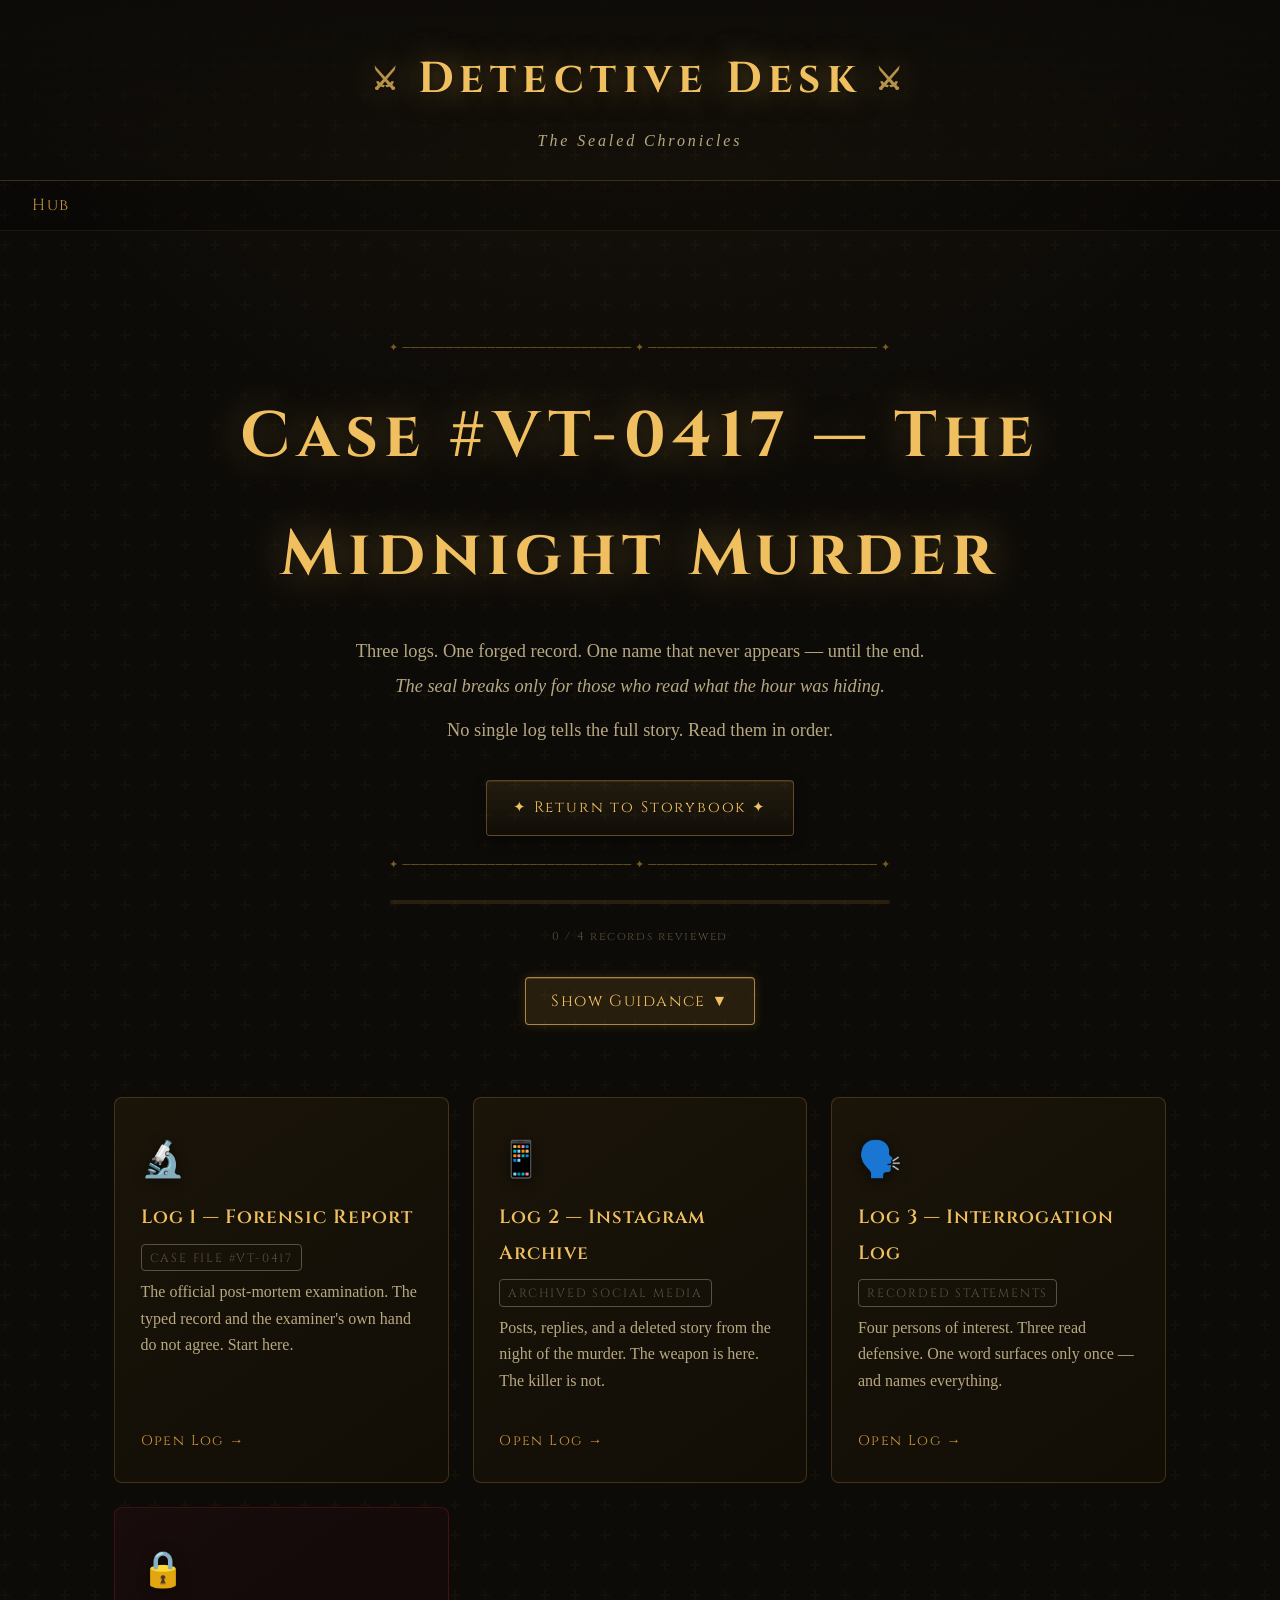
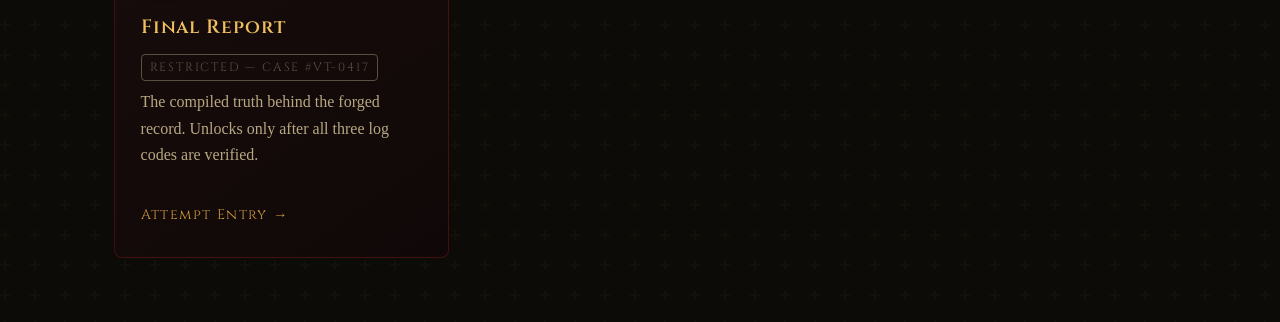
==== commit 19bf2acc: "Use 'Detective Desk' as the site logo/title across pages Co-Authored-By: Devin AI <158243242+devin-a" ====
--- a/chapter5-main/Archive/index.html
+++ b/chapter5-main/Archive/index.html
@@ -21,7 +21,7 @@
     <div class="header-inner">
       <a href="index.html" class="site-logo" aria-label="Return to the Archive Hub">
         <span class="logo-rune">⚔</span>
-        <span class="logo-text">Game-A-Thon</span>
+        <span class="logo-text">Detective Desk</span>
         <span class="logo-rune">⚔</span>
       </a>
       <p class="header-tagline">The Sealed Chronicles</p>
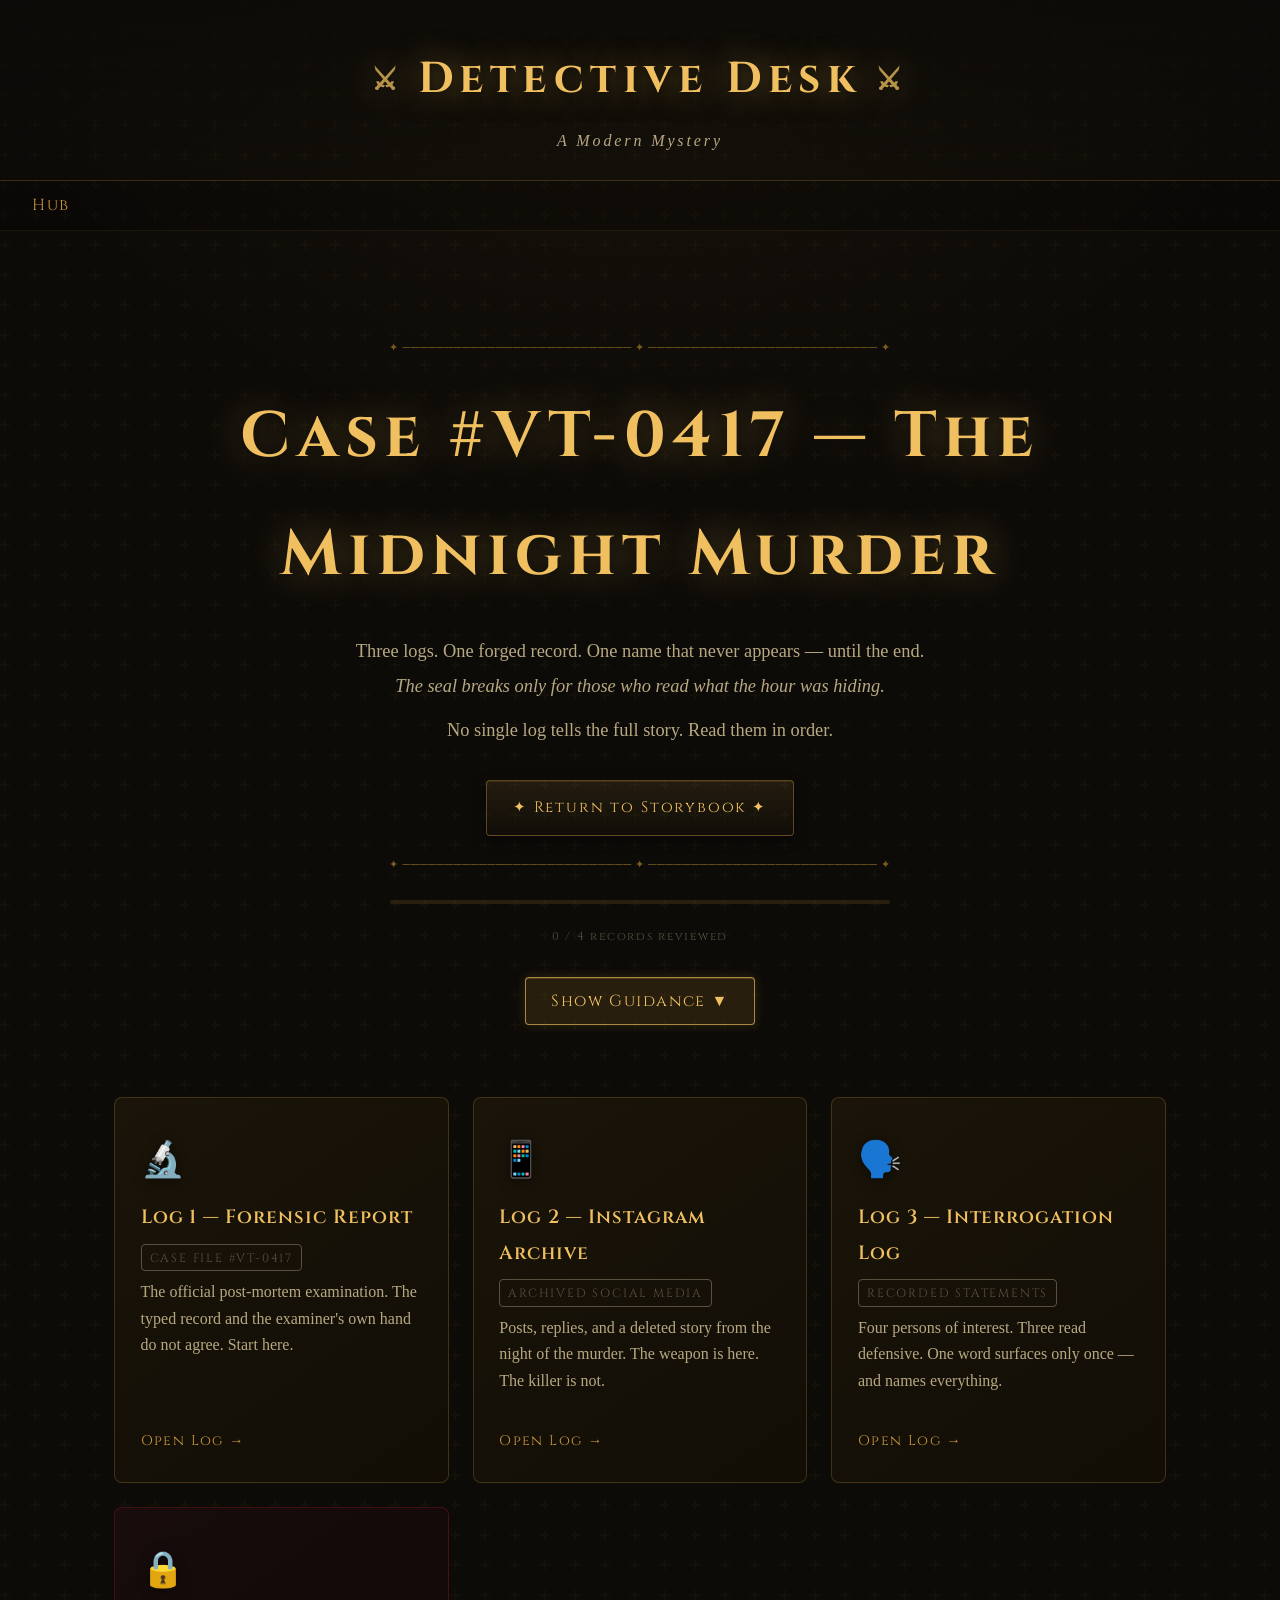
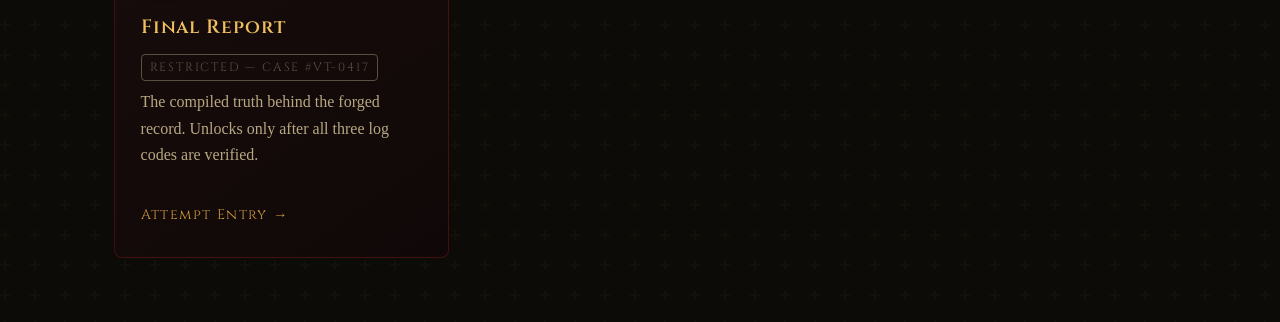
==== commit d0b65b4a: "Refine puzzle narrative: tagline, forensic clue, instagram clue, final report Co-Authored-By: Devin " ====
--- a/chapter5-main/Archive/index.html
+++ b/chapter5-main/Archive/index.html
@@ -24,7 +24,7 @@
         <span class="logo-text">Detective Desk</span>
         <span class="logo-rune">⚔</span>
       </a>
-      <p class="header-tagline">The Sealed Chronicles</p>
+      <p class="header-tagline">A Modern Mystery</p>
     </div>
   </header>
 
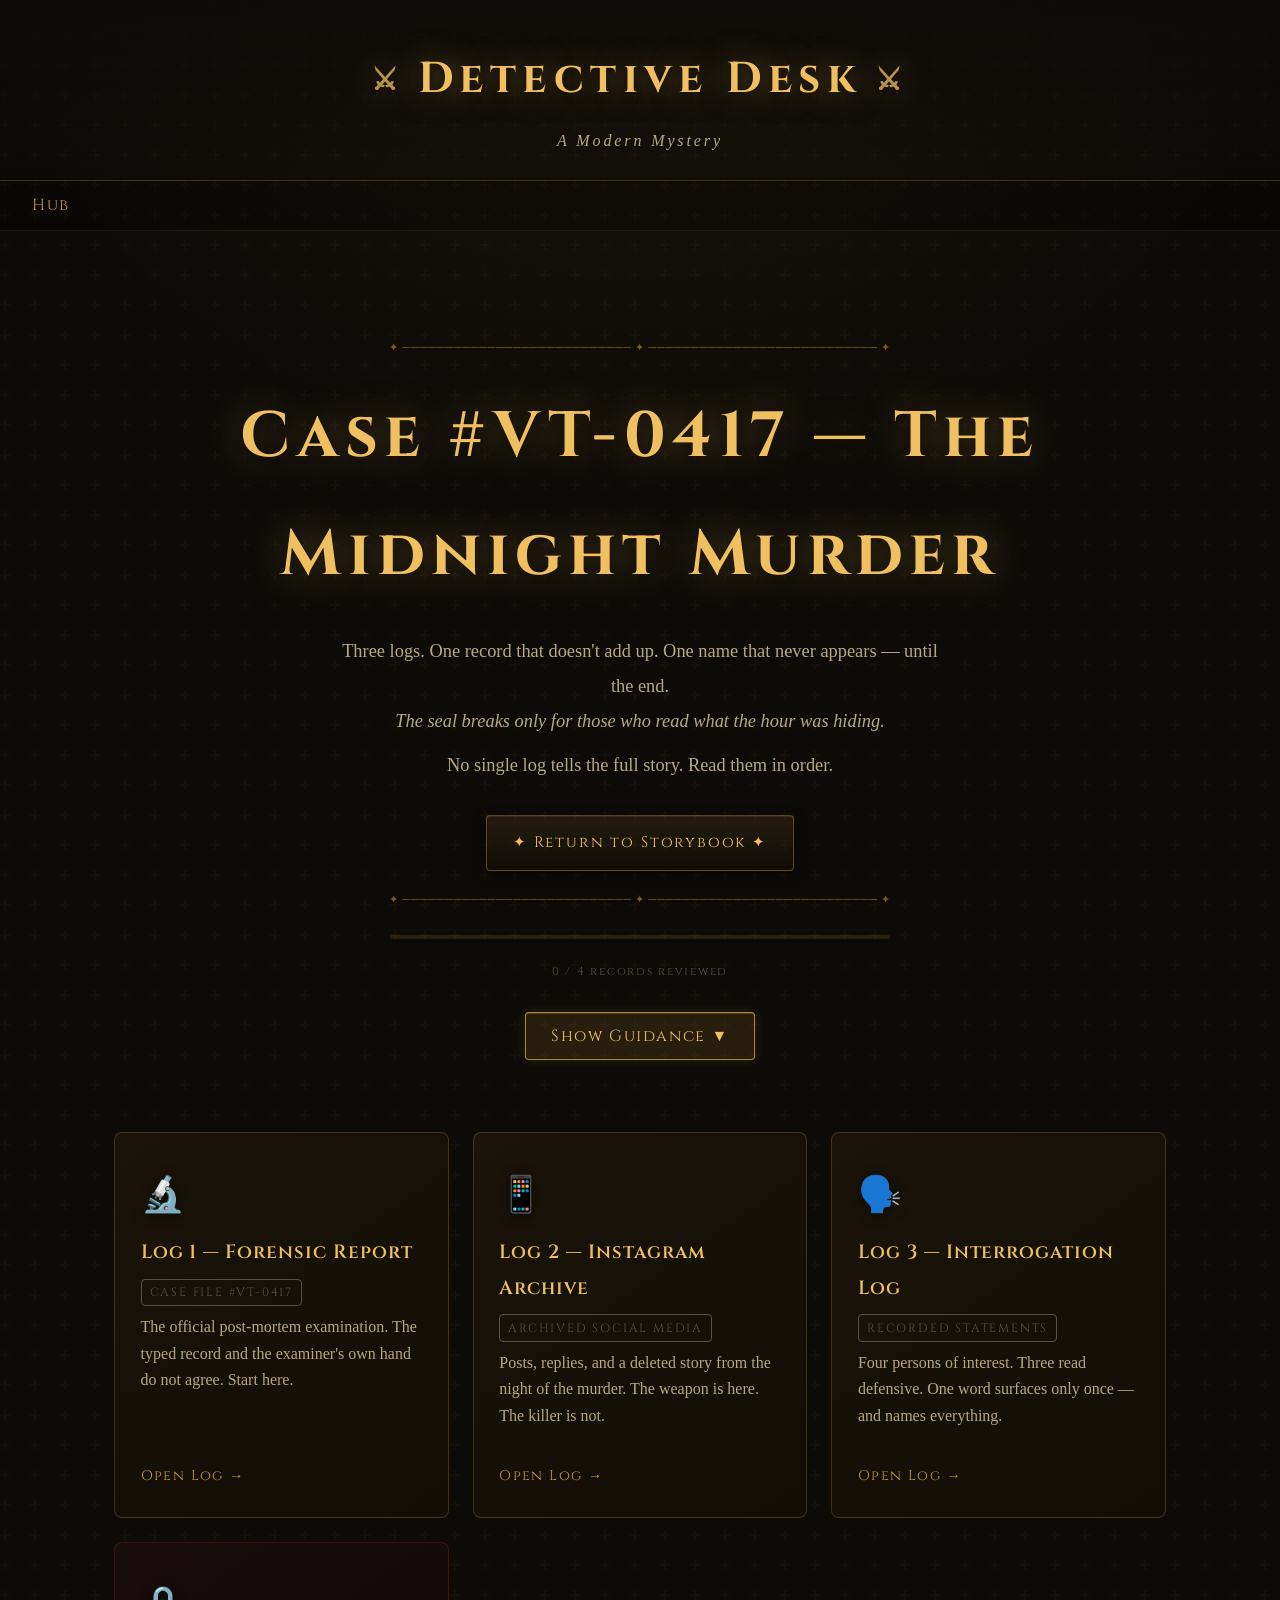
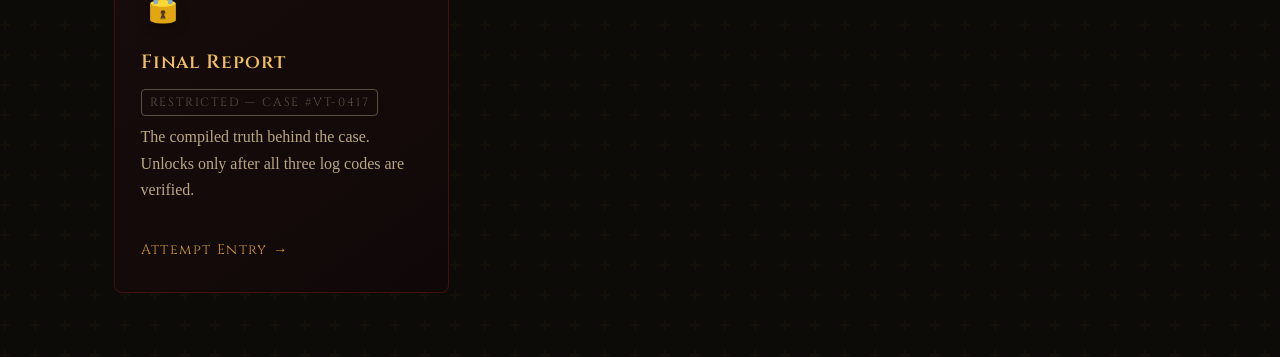
==== commit a1de0d83: "Soften 'forged record' wording on archive hub and remove explicit 'compass' from Instagram entries C" ====
--- a/chapter5-main/Archive/index.html
+++ b/chapter5-main/Archive/index.html
@@ -40,7 +40,7 @@
       </div>
       <h1 class="hub-title">Case #VT-0417 — The Midnight Murder</h1>
       <p class="hub-subtitle">
-        Three logs. One forged record. One name that never appears — until the end.<br />
+        Three logs. One record that doesn't add up. One name that never appears — until the end.<br />
         <em>The seal breaks only for those who read what the hour was hiding.</em>
       </p>
       <p class="hub-subtitle" style="margin-top:0.6rem;">
@@ -105,7 +105,7 @@
         <div class="card-icon" aria-hidden="true">🔒</div>
         <div class="card-label">Final Report</div>
         <div class="card-tag">Restricted — Case #VT-0417</div>
-        <p class="card-desc">The compiled truth behind the forged record. Unlocks only after all three log codes are verified.</p>
+        <p class="card-desc">The compiled truth behind the case. Unlocks only after all three log codes are verified.</p>
         <span class="card-cta">Attempt Entry →</span>
       </a>
 
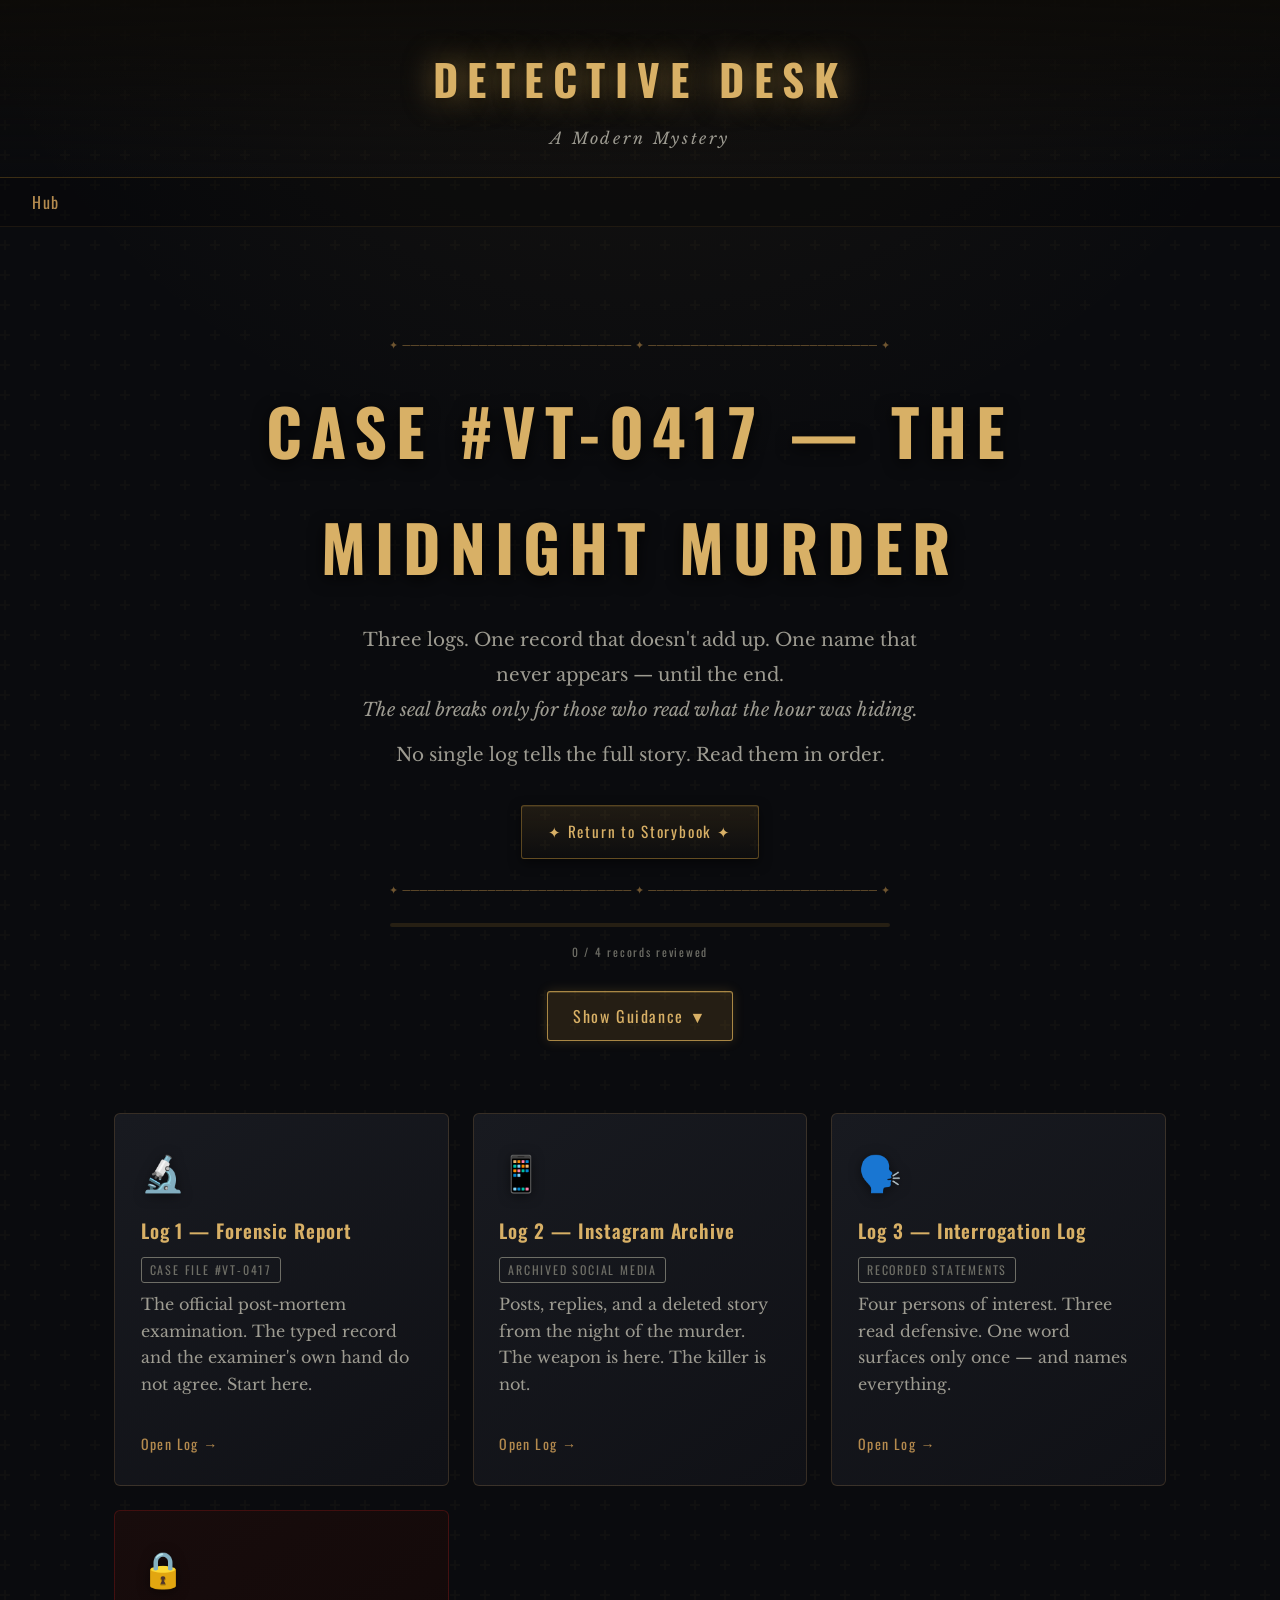
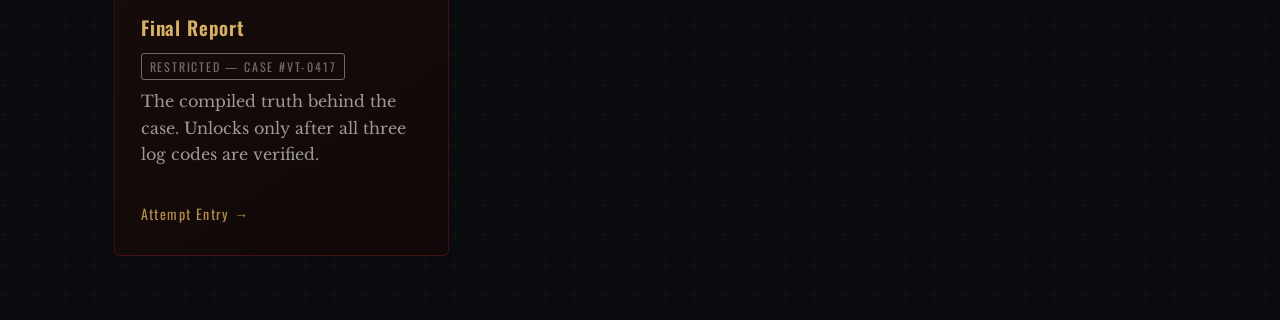
==== commit c010d32e: "Reskin site to detective noir theme and speed up storybook reveal Co-Authored-By: Devin AI <15824324" ====
--- a/chapter5-main/Archive/index.html
+++ b/chapter5-main/Archive/index.html
@@ -7,7 +7,7 @@
   <title>The Archive Hub — Detective Desk</title>
   <link rel="preconnect" href="https://fonts.googleapis.com" />
   <link rel="preconnect" href="https://fonts.gstatic.com" crossorigin />
-  <link href="https://fonts.googleapis.com/css2?family=Cinzel:wght@400;600;700&family=IM+Fell+English:ital@0;1&family=Uncial+Antiqua&display=swap" rel="stylesheet" />
+  <link href="https://fonts.googleapis.com/css2?family=Oswald:wght@400;500;600;700&family=Libre+Baskerville:ital@0;1&family=Special+Elite&display=swap" rel="stylesheet" />
   <link rel="stylesheet" href="style.css" />
 </head>
 <body>
@@ -113,6 +113,7 @@
 
   </main>
 
+  <script src="../protect.js"></script>
   <script src="script.js"></script>
 </body>
 </html>
--- a/chapter5-main/Archive/style.css
+++ b/chapter5-main/Archive/style.css
@@ -4,41 +4,55 @@
    If running as a static site (file:// or any web server), both paths resolve correctly. */
 
 /* ─────────────────────────────────────────────
-   RE:VERSE — Medieval Archive Stylesheet
+   Detective Desk — Noir Case-File Stylesheet
    ───────────────────────────────────────────── */
 
 /* ── Google Fonts ── */
-@import url('https://fonts.googleapis.com/css2?family=Cinzel:wght@400;600;700&family=IM+Fell+English:ital@0;1&family=Uncial+Antiqua&display=swap');
+@import url('https://fonts.googleapis.com/css2?family=Oswald:wght@400;500;600;700&family=Libre+Baskerville:ital@0;1&family=Special+Elite&display=swap');
+
+/* ── Disable text selection / copying (typing still allowed in fields) ── */
+body {
+  -webkit-user-select: none;
+  -moz-user-select: none;
+  -ms-user-select: none;
+  user-select: none;
+}
+input, textarea {
+  -webkit-user-select: text;
+  -moz-user-select: text;
+  -ms-user-select: text;
+  user-select: text;
+}
 
 /* ── Custom properties ── */
 :root {
-  --bg-deep:       #0d0b08;
-  --bg-card:       #16120c;
-  --bg-scroll:     #1c1710;
-  --parchment:     #e8d9b5;
-  --parchment-dim: #b8a882;
-  --ink-dark:      #2a1f0f;
-  --gold:          #c9963b;
-  --gold-bright:   #f0c060;
-  --gold-dim:      #7a5c1e;
-  --crimson:       #8b1a1a;
-  --crimson-light: #c0392b;
-  --amber:         #d4813a;
-  --smoke:         #5a5040;
-  --sealed-red:    #c0392b;
-  --clue-amber:    #b8820a;
-
-  --font-title:  'Cinzel', 'Times New Roman', serif;
-  --font-body:   'IM Fell English', Georgia, serif;
-  --font-rune:   'Uncial Antiqua', serif;
-
-  --radius-sm:   4px;
-  --radius-md:   8px;
-  --radius-lg:   16px;
+  --bg-deep:       #0a0b0e;
+  --bg-card:       #14151a;
+  --bg-scroll:     #16181d;
+  --parchment:     #dcdad2;
+  --parchment-dim: #9d9b91;
+  --ink-dark:      #1a1b1f;
+  --gold:          #b48a4e;
+  --gold-bright:   #d8b066;
+  --gold-dim:      #6f5530;
+  --crimson:       #8b1414;
+  --crimson-light: #d23b3b;
+  --amber:         #c0863c;
+  --smoke:         #6e6e66;
+  --sealed-red:    #d23b3b;
+  --clue-amber:    #c0863c;
+
+  --font-title:  'Oswald', 'Arial Narrow', sans-serif;
+  --font-body:   'Libre Baskerville', Georgia, serif;
+  --font-rune:   'Special Elite', 'Courier New', monospace;
+
+  --radius-sm:   3px;
+  --radius-md:   6px;
+  --radius-lg:   10px;
 
   --transition:  0.3s ease;
-  --glow-gold:   0 0 18px rgba(201, 150, 59, 0.45);
-  --glow-red:    0 0 18px rgba(192, 57, 43, 0.55);
+  --glow-gold:   0 0 16px rgba(180, 138, 78, 0.40);
+  --glow-red:    0 0 18px rgba(210, 59, 59, 0.55);
 }
 
 /* ── Reset & Base ── */
@@ -53,8 +67,8 @@
     url("data:image/svg+xml,%3Csvg width='60' height='60' viewBox='0 0 60 60' xmlns='http://www.w3.org/2000/svg'%3E%3Cg fill='none' fill-rule='evenodd'%3E%3Cg fill='%23c9963b' fill-opacity='0.03'%3E%3Cpath d='M36 34v-4h-2v4h-4v2h4v4h2v-4h4v-2h-4zm0-30V0h-2v4h-4v2h4v4h2V6h4V4h-4zM6 34v-4H4v4H0v2h4v4h2v-4h4v-2H6zM6 4V0H4v4H0v2h4v4h2V6h4V4H6z'/%3E%3C/g%3E%3C/g%3E%3C/svg%3E");
   color: var(--parchment);
   font-family: var(--font-body);
-  font-size: clamp(20px, 0.35vw + 18px, 24px);
-  line-height: 1.85;
+  font-size: clamp(16px, 0.3vw + 14px, 19px);
+  line-height: 1.8;
   position: relative;
   overflow-x: hidden;
   opacity: 0;
@@ -110,13 +124,12 @@
   display: inline-flex; align-items: center; gap: 0.8rem;
   text-decoration: none; color: var(--gold-bright);
   font-family: var(--font-title); font-size: 2.7rem; font-weight: 700;
-  letter-spacing: 0.15em;
+  letter-spacing: 0.22em; text-transform: uppercase;
   text-shadow: 0 0 30px rgba(240,192,96,0.5), 0 2px 8px rgba(0,0,0,0.8);
   transition: text-shadow var(--transition), color var(--transition);
 }
 .site-logo:hover { color:#fff; text-shadow: var(--glow-gold), 0 2px 12px rgba(0,0,0,0.9); }
-.logo-rune { font-family:var(--font-rune); font-size:1.9rem; opacity:0.75; animation:runeFlicker 4s ease-in-out infinite alternate; }
-@keyframes runeFlicker { 0%,100%{opacity:0.6;transform:scale(1);} 50%{opacity:1;transform:scale(1.05);} }
+.logo-rune { display:none; }
 .header-tagline { font-family:var(--font-body); font-style:italic; color:var(--parchment-dim); font-size:1rem; letter-spacing:0.18em; margin-top:0.4rem; }
 
 /* ── Breadcrumb ── */
@@ -138,13 +151,8 @@
 .hub-hero { text-align: center; padding: 3rem 1rem 2rem; }
 .hub-title {
   font-family: var(--font-title); font-size: clamp(2.4rem, 5.5vw, 4rem); font-weight: 700;
-  color: var(--gold-bright); letter-spacing: 0.1em;
-  text-shadow: 0 0 40px rgba(240,192,96,0.4), 0 4px 16px rgba(0,0,0,0.8);
-  animation: titleGlow 3s ease-in-out infinite alternate;
-}
-@keyframes titleGlow {
-  from { text-shadow: 0 0 20px rgba(240,192,96,0.3), 0 4px 16px rgba(0,0,0,0.8); }
-  to   { text-shadow: 0 0 50px rgba(240,192,96,0.6), 0 4px 16px rgba(0,0,0,0.8); }
+  color: var(--gold-bright); letter-spacing: 0.14em; text-transform: uppercase;
+  text-shadow: 0 4px 16px rgba(0,0,0,0.85);
 }
 .hub-subtitle { margin: 1.2rem auto 0; max-width: 600px; color: var(--parchment-dim); font-family: var(--font-body); font-size: 1.15rem; line-height: 1.9; }
 
@@ -160,8 +168,8 @@
 .archive-card {
   display: flex; flex-direction: column; gap: 0.5rem;
   padding: 1.8rem 1.6rem;
-  background: linear-gradient(145deg, #1a1409, #120e06);
-  border: 1px solid rgba(201,150,59,0.25); border-radius: var(--radius-md);
+  background: linear-gradient(145deg, #181a20, #101116);
+  border: 1px solid rgba(180,138,78,0.22); border-radius: var(--radius-md);
   text-decoration: none; color: var(--parchment);
   position: relative; overflow: hidden;
   transition: transform var(--transition), border-color var(--transition), box-shadow var(--transition);
@@ -215,8 +223,8 @@
 /* ── Scroll Pages ── */
 .scroll-page {
   max-width: 900px; margin: 0 auto;
-  background: linear-gradient(180deg, #1a1508 0%, #110e07 100%);
-  border: 1px solid rgba(201,150,59,0.2); border-radius: var(--radius-lg);
+  background: linear-gradient(180deg, #171920 0%, #101116 100%);
+  border: 1px solid rgba(180,138,78,0.18); border-radius: var(--radius-lg);
   box-shadow: 0 0 60px rgba(0,0,0,0.6), inset 0 1px 0 rgba(201,150,59,0.15);
   overflow: hidden; animation: pageReveal 0.6s ease-out;
 }
